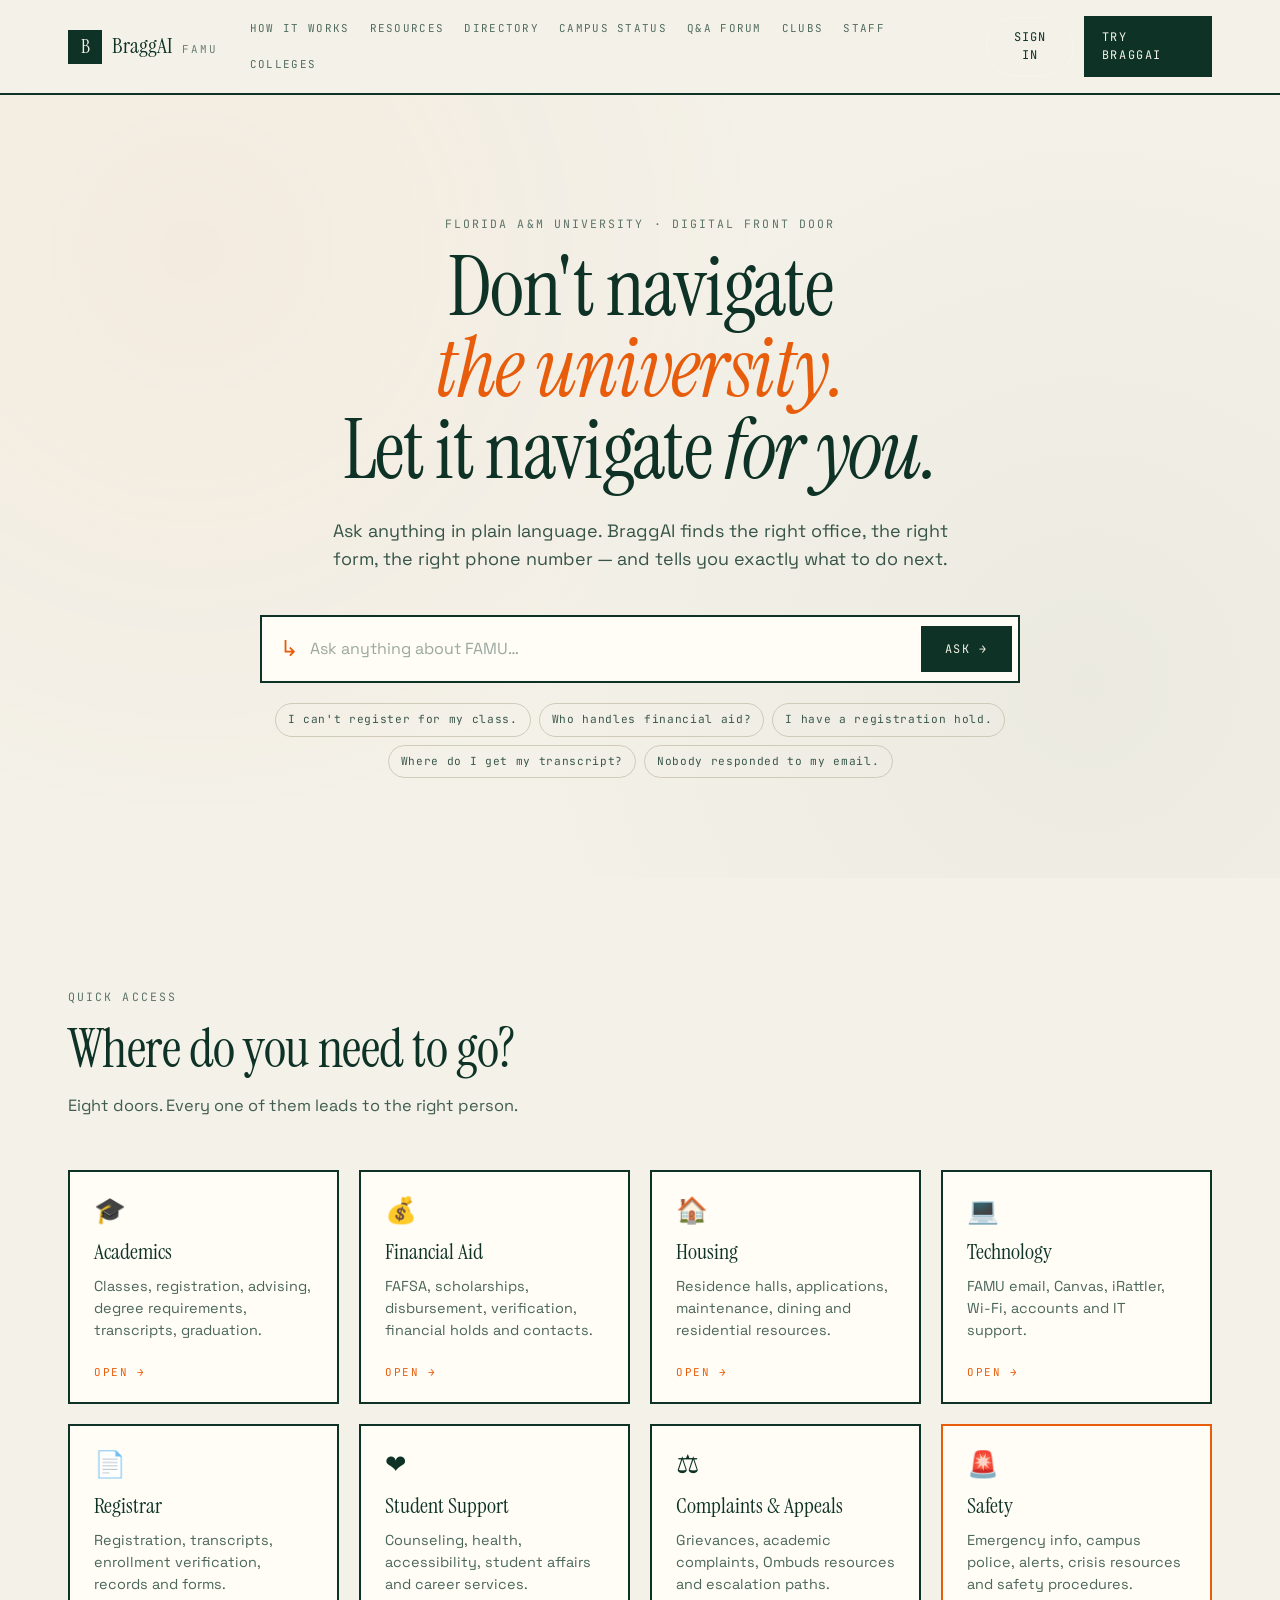
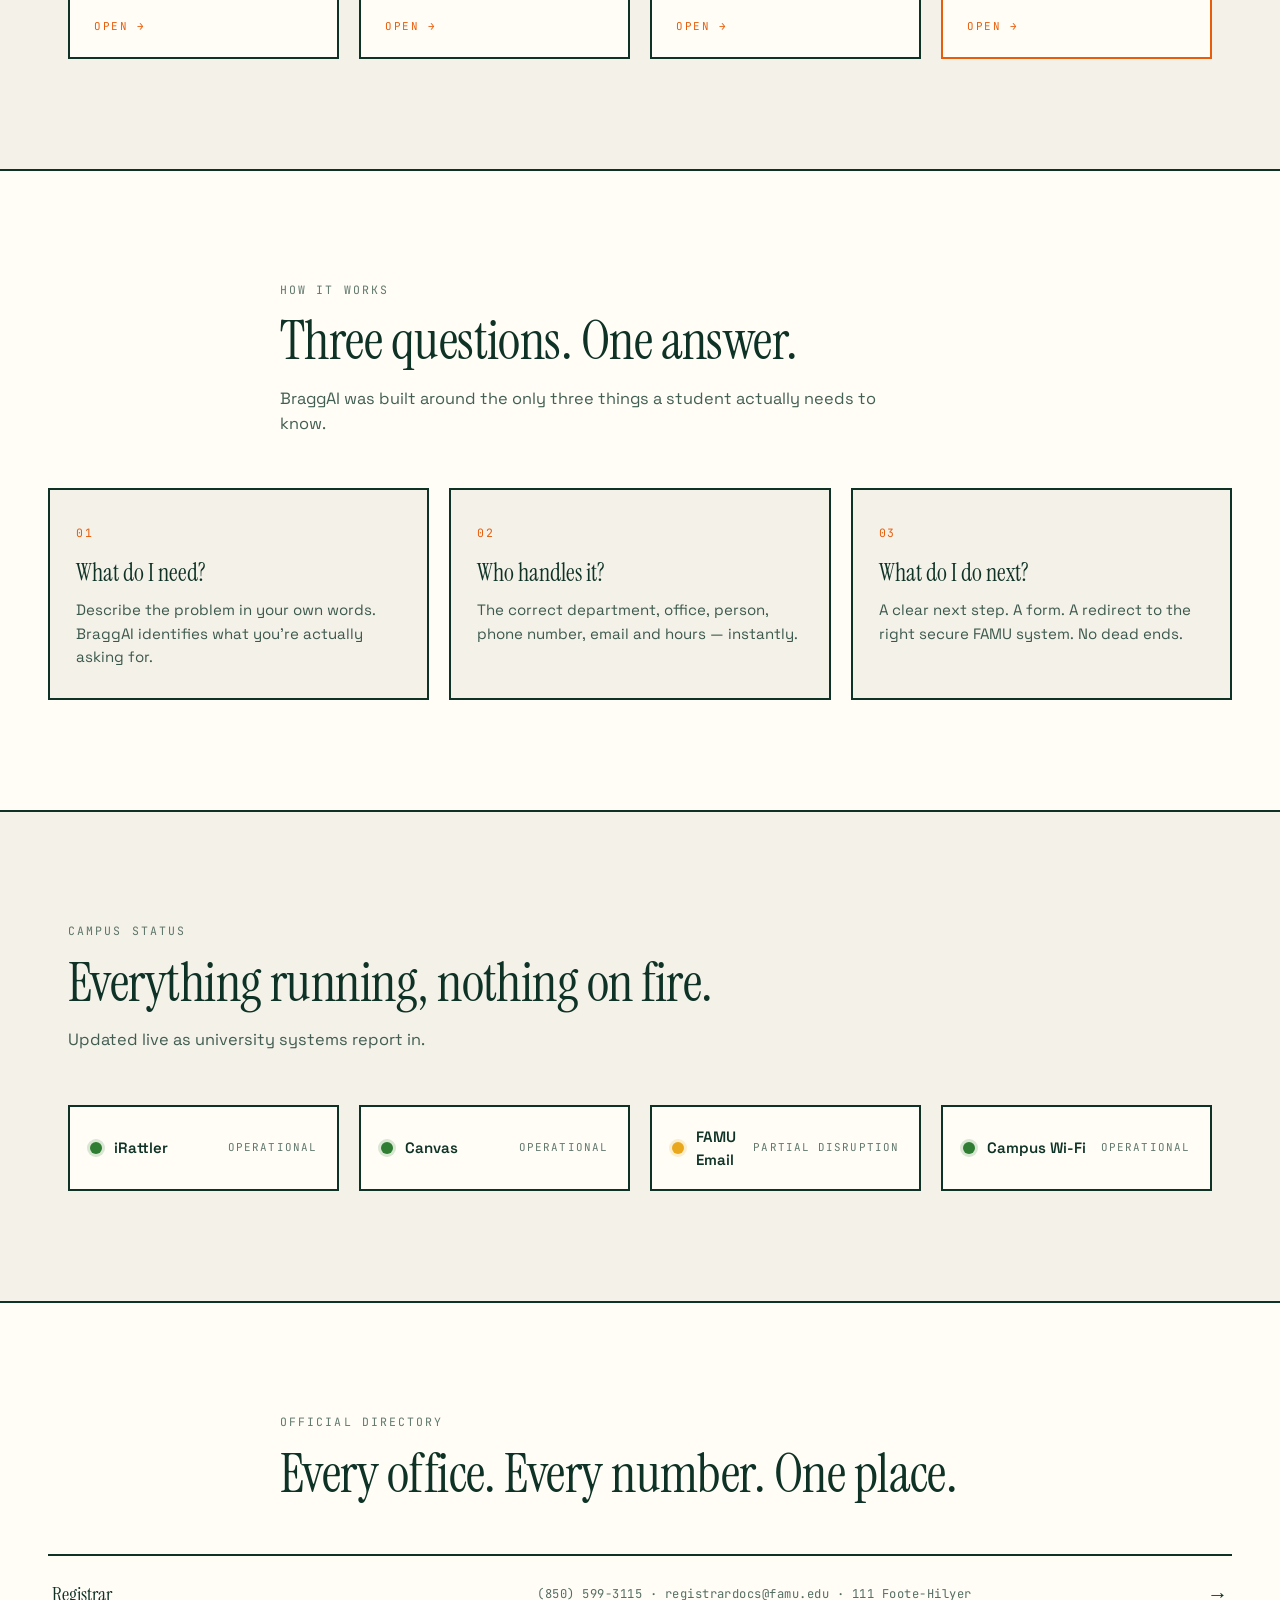
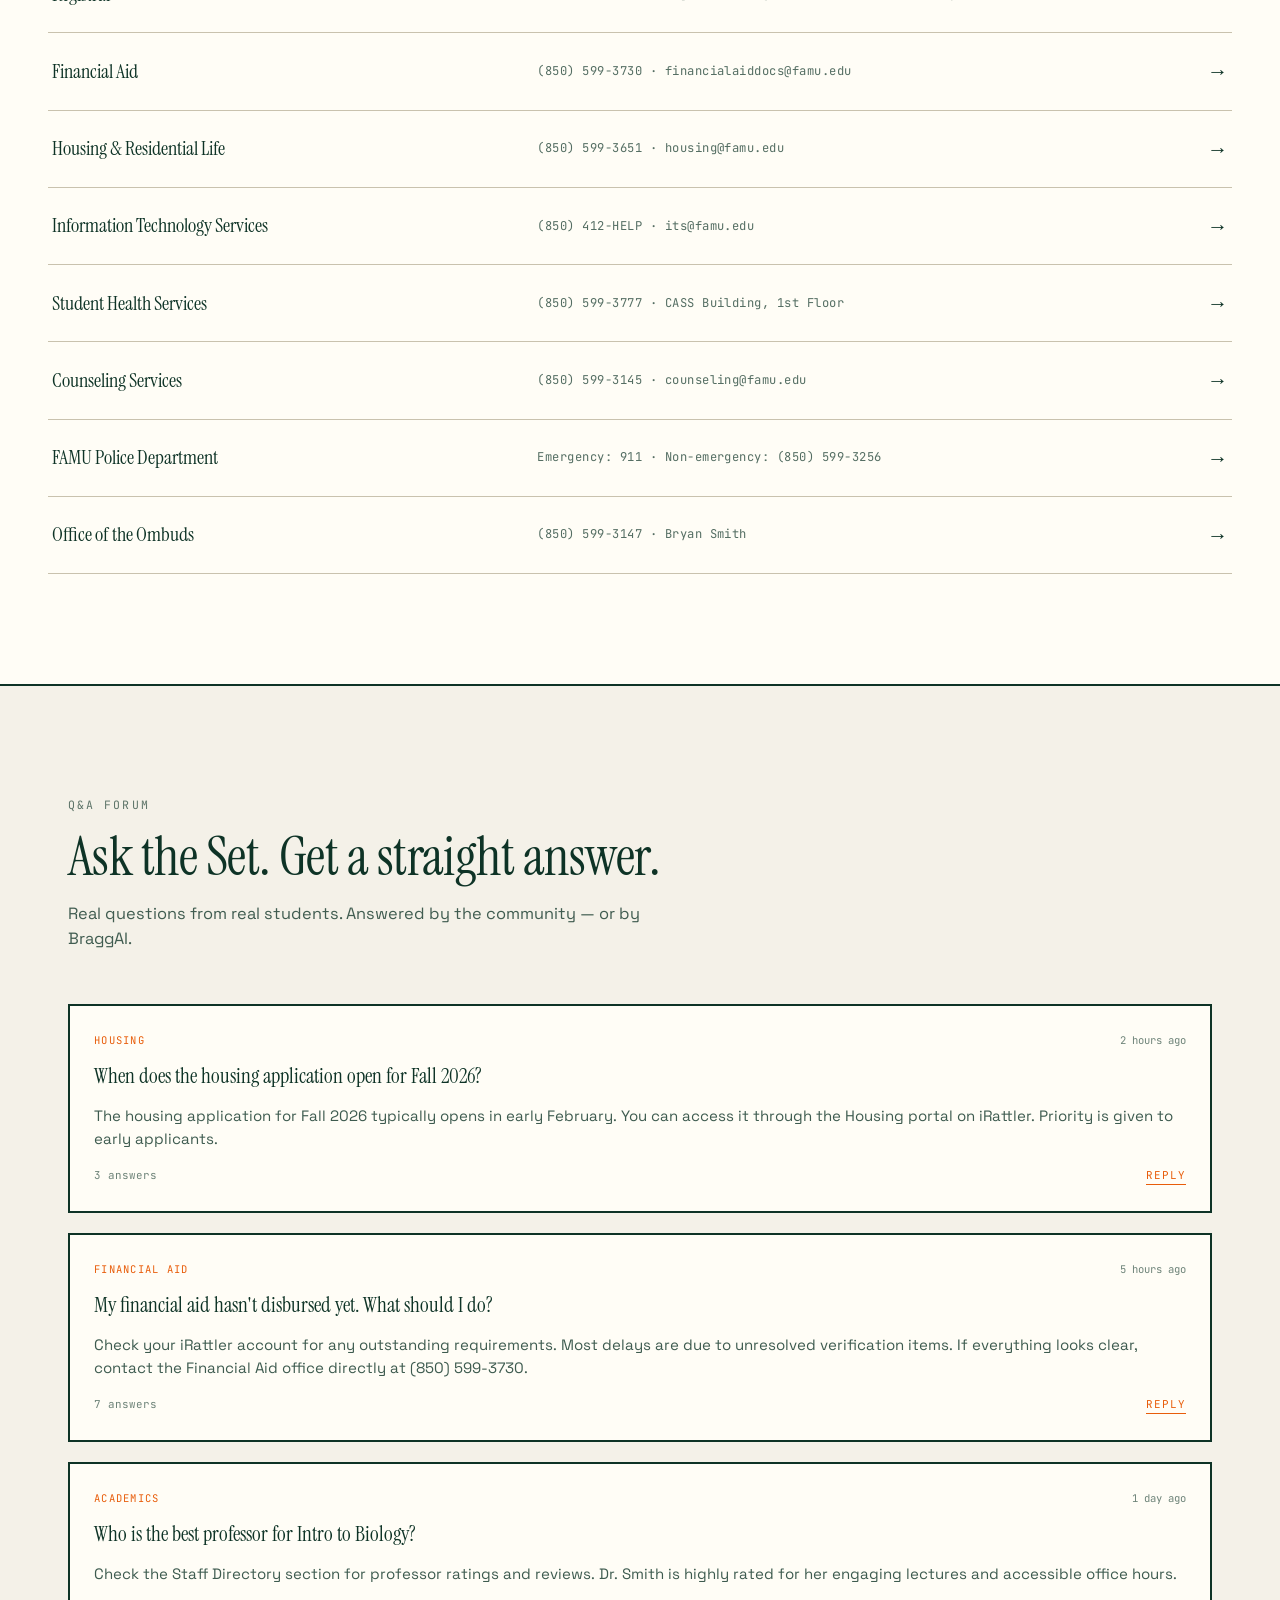
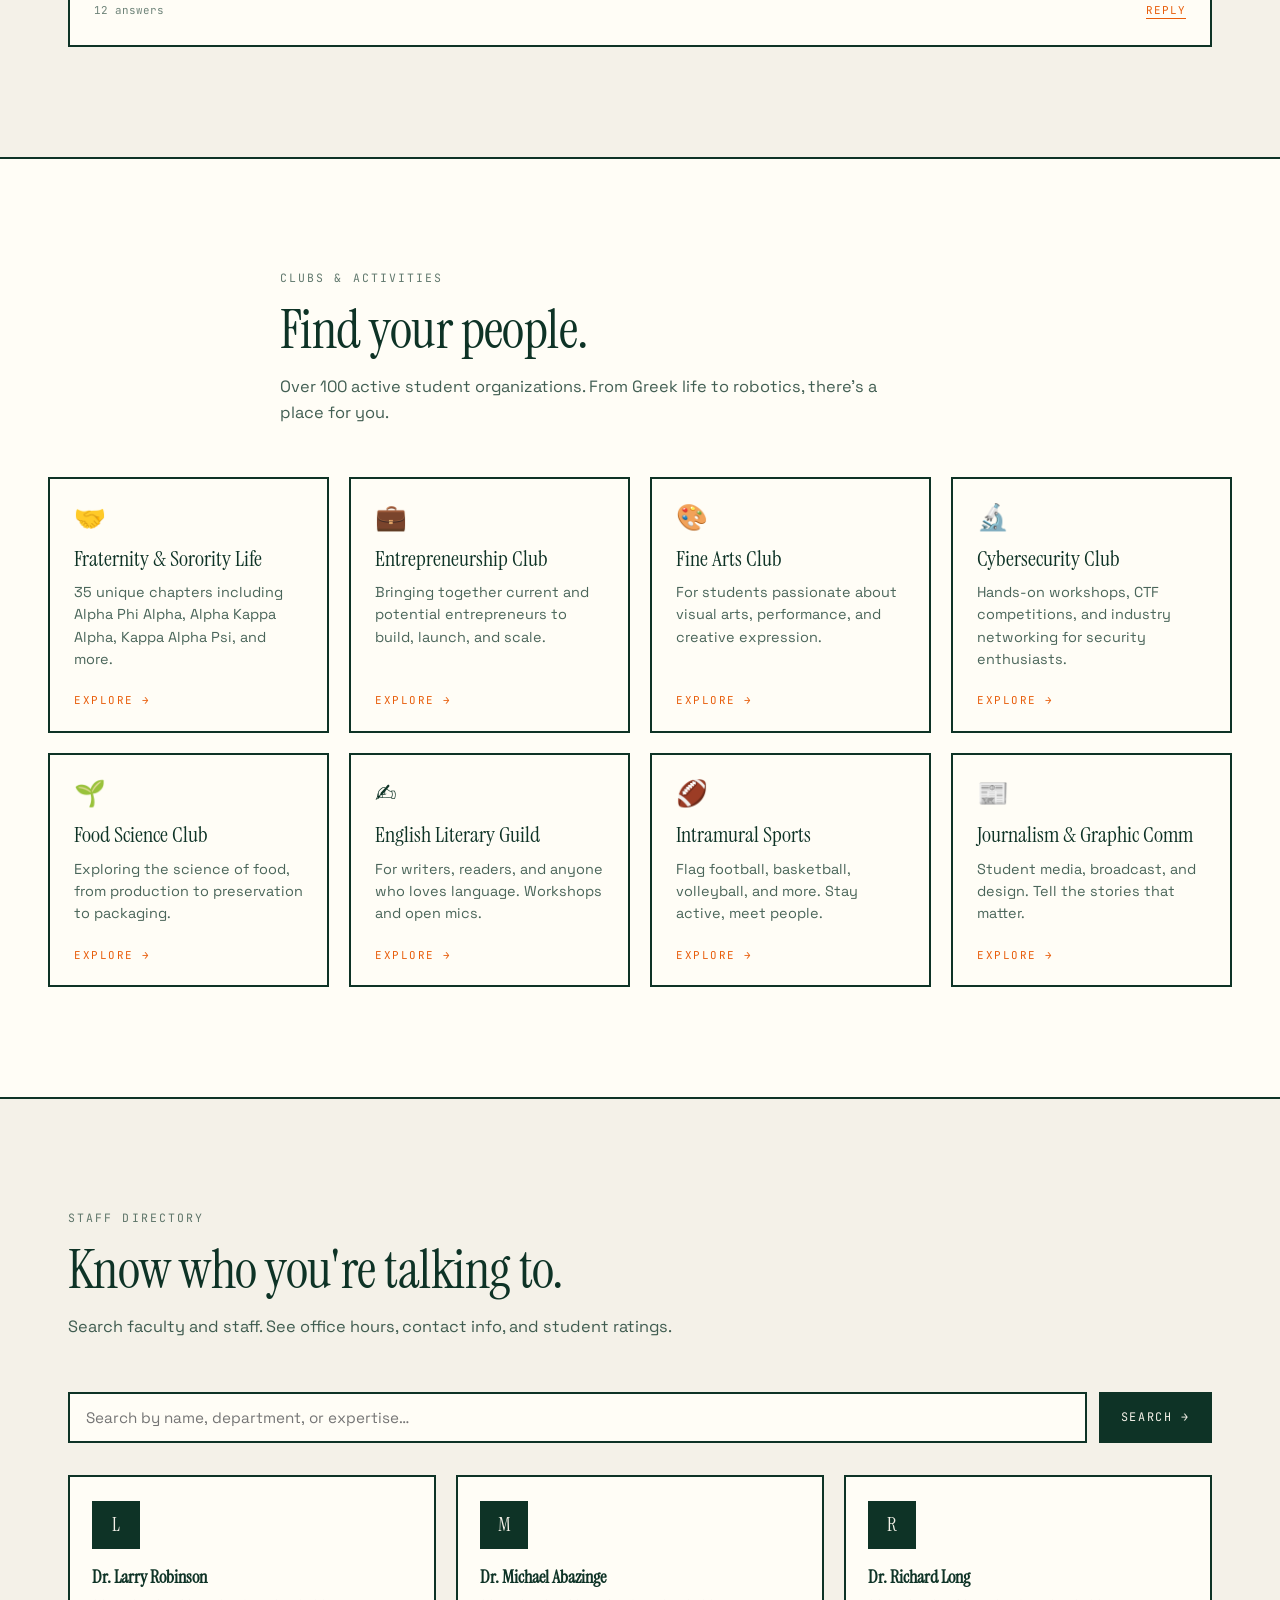
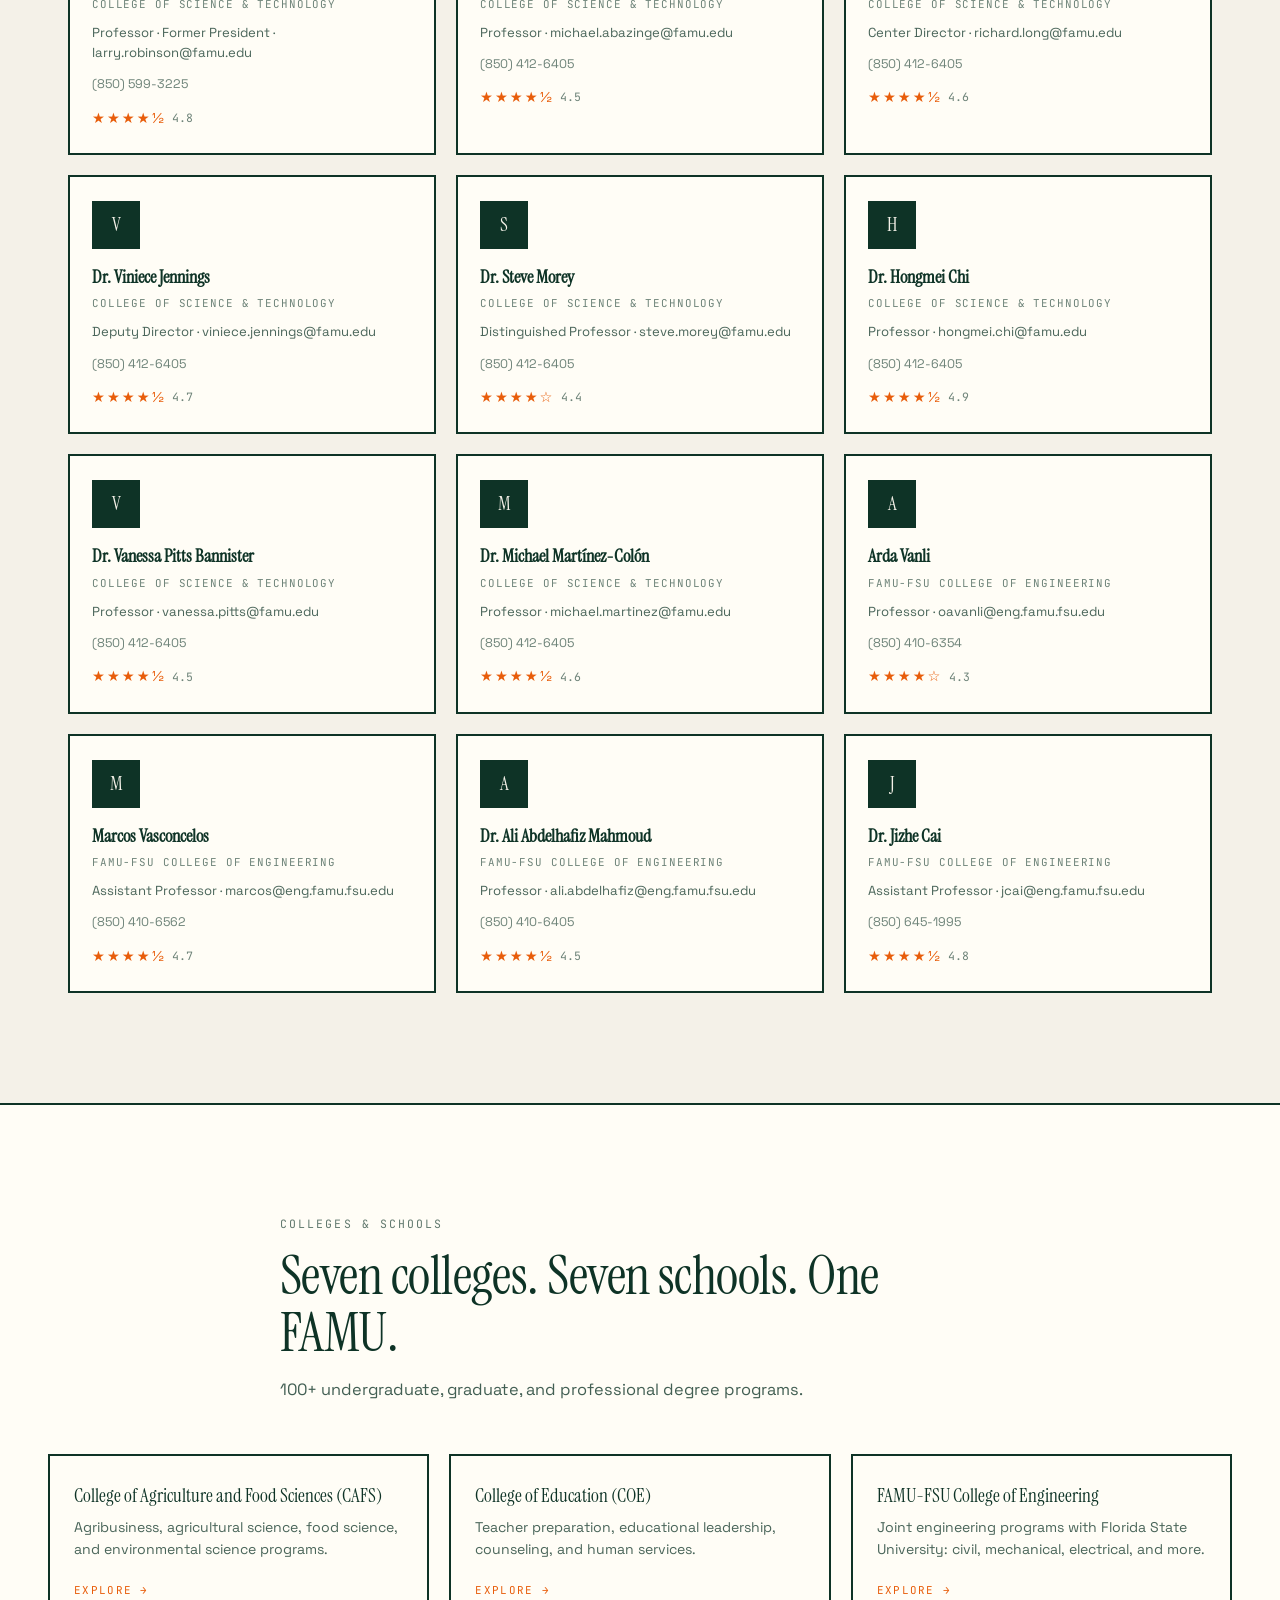
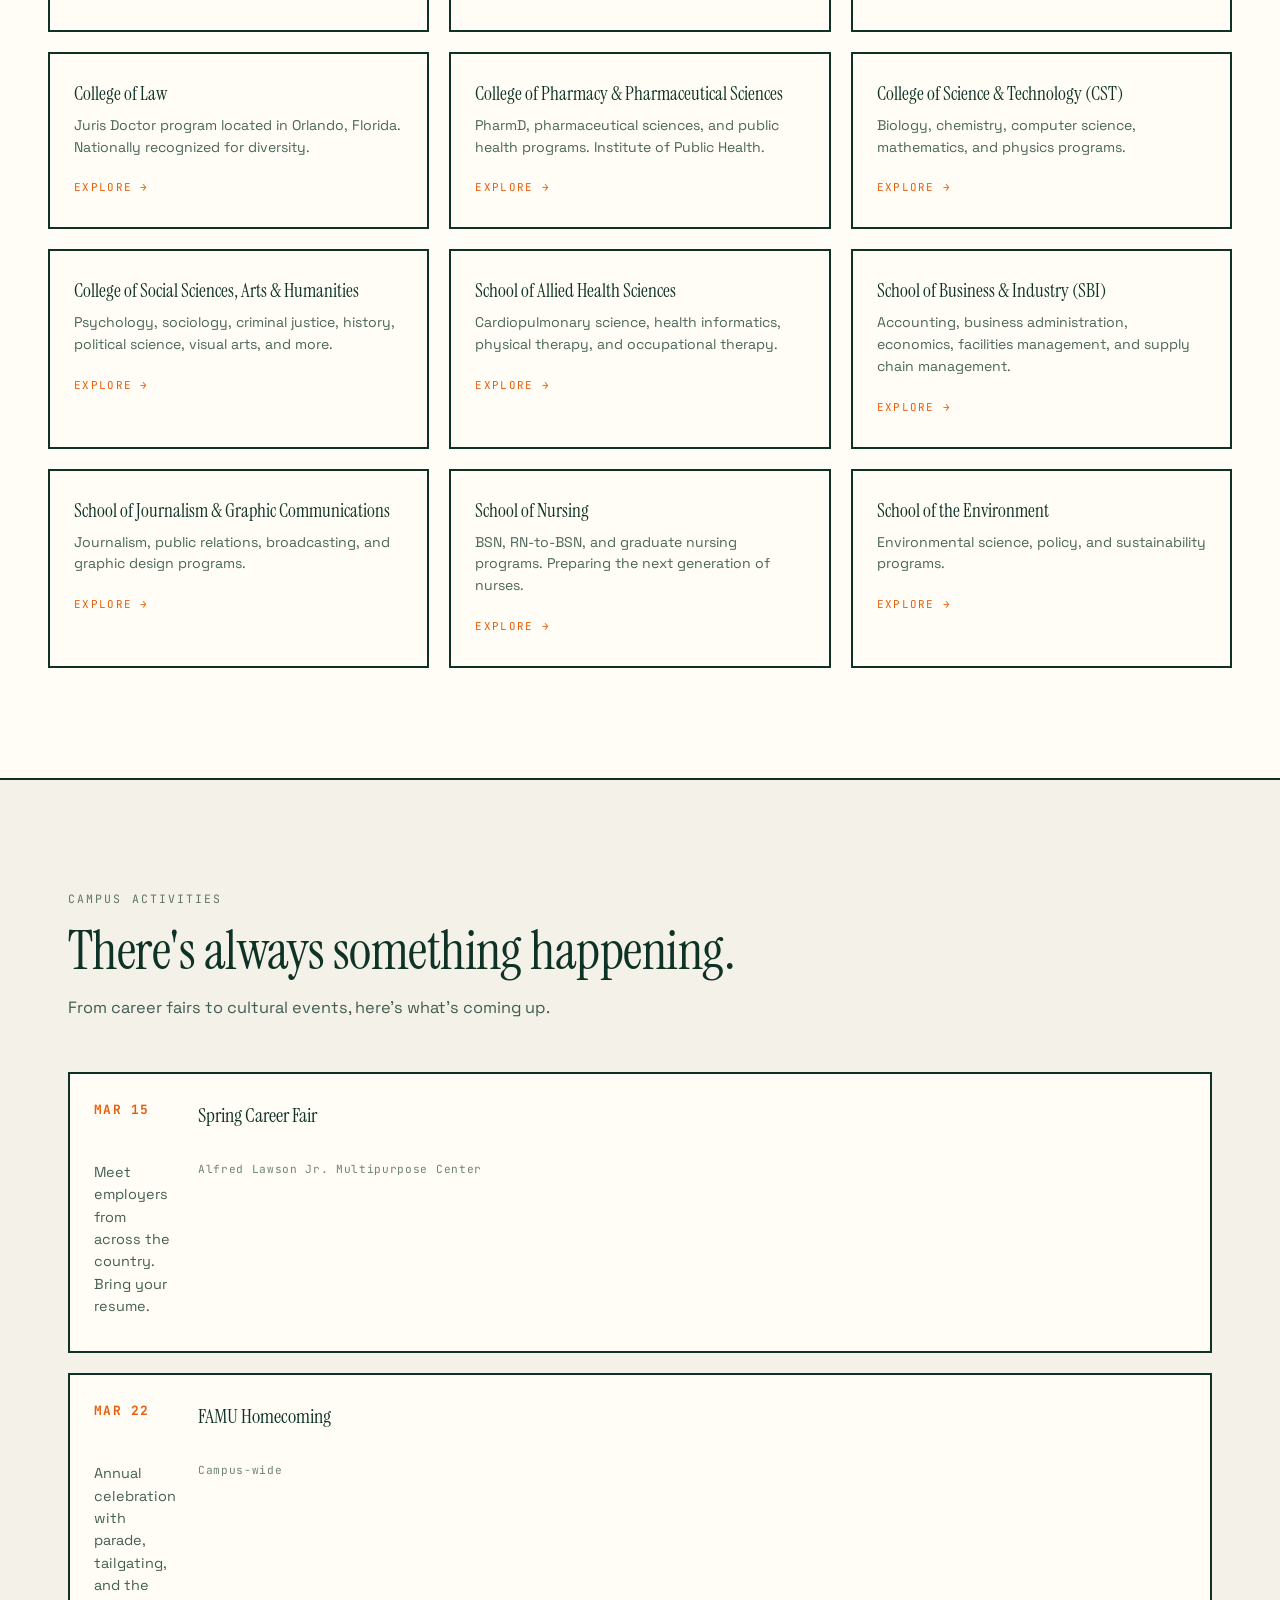
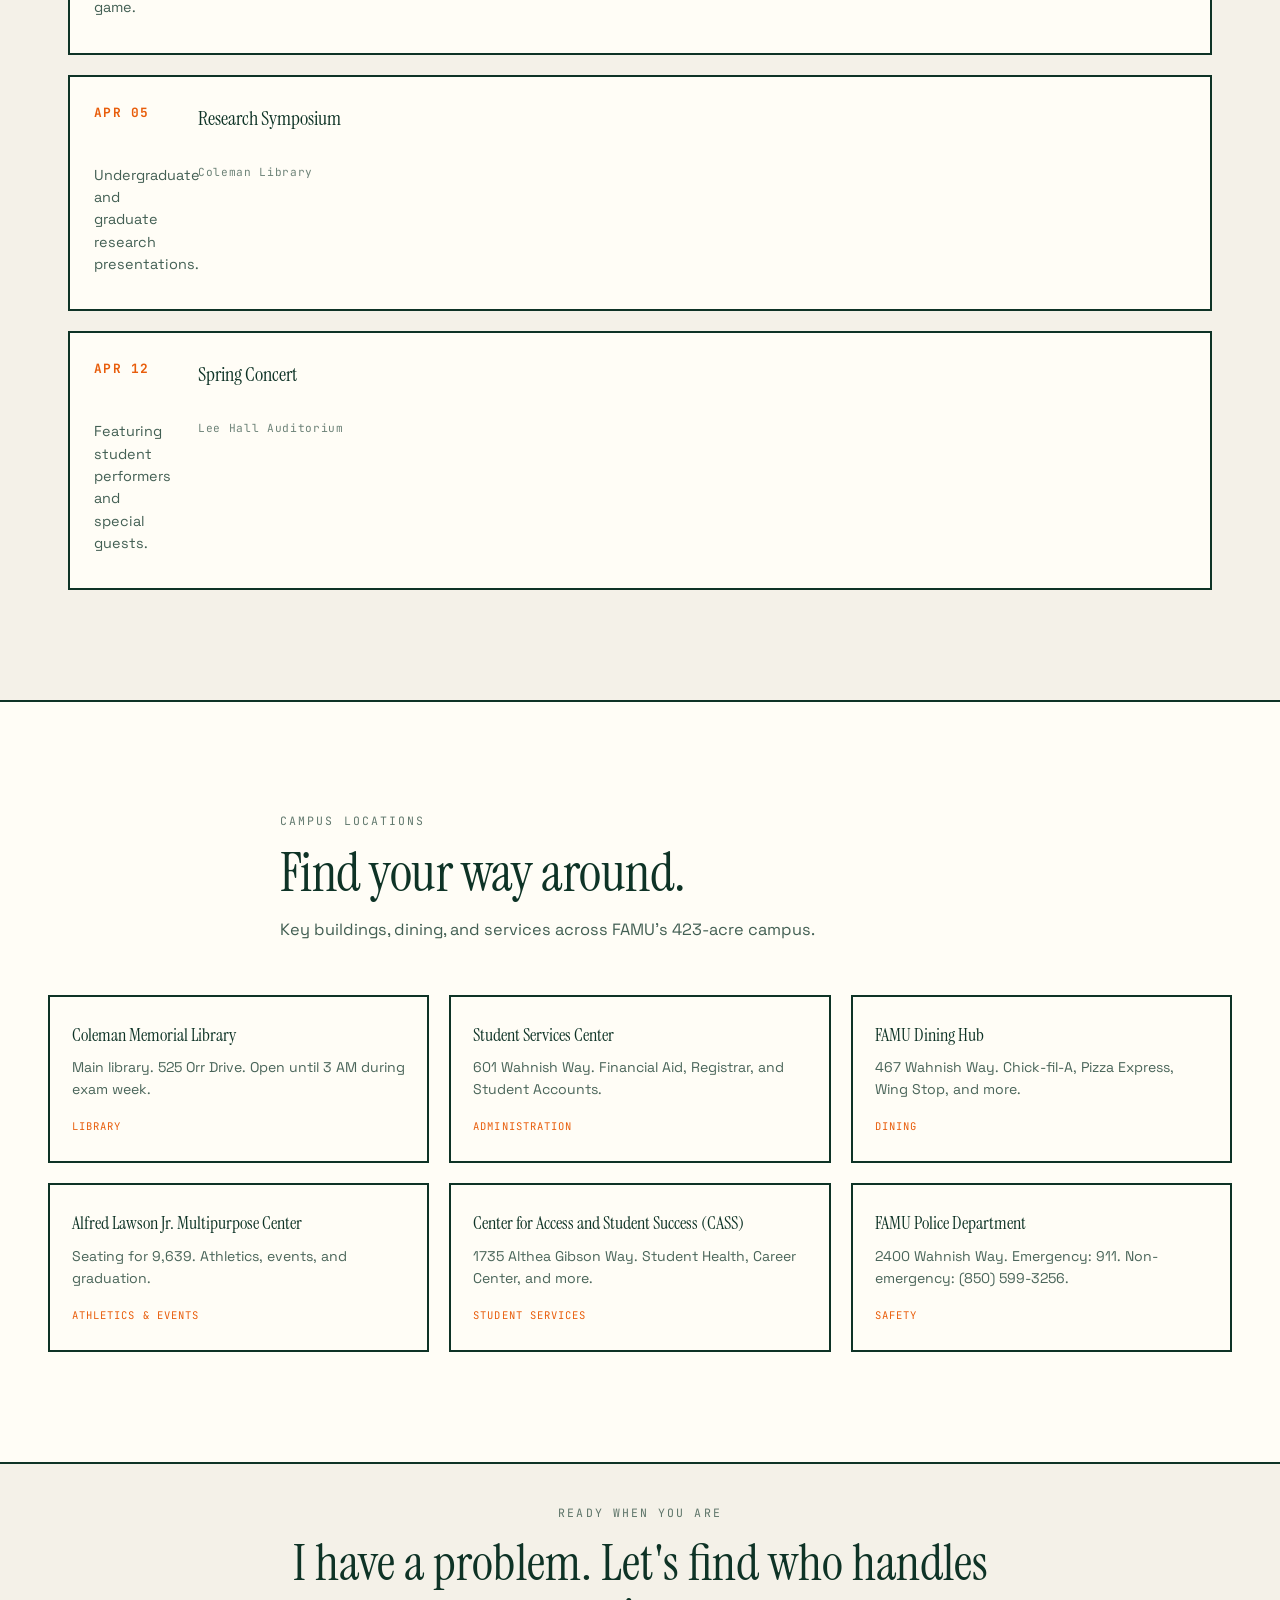
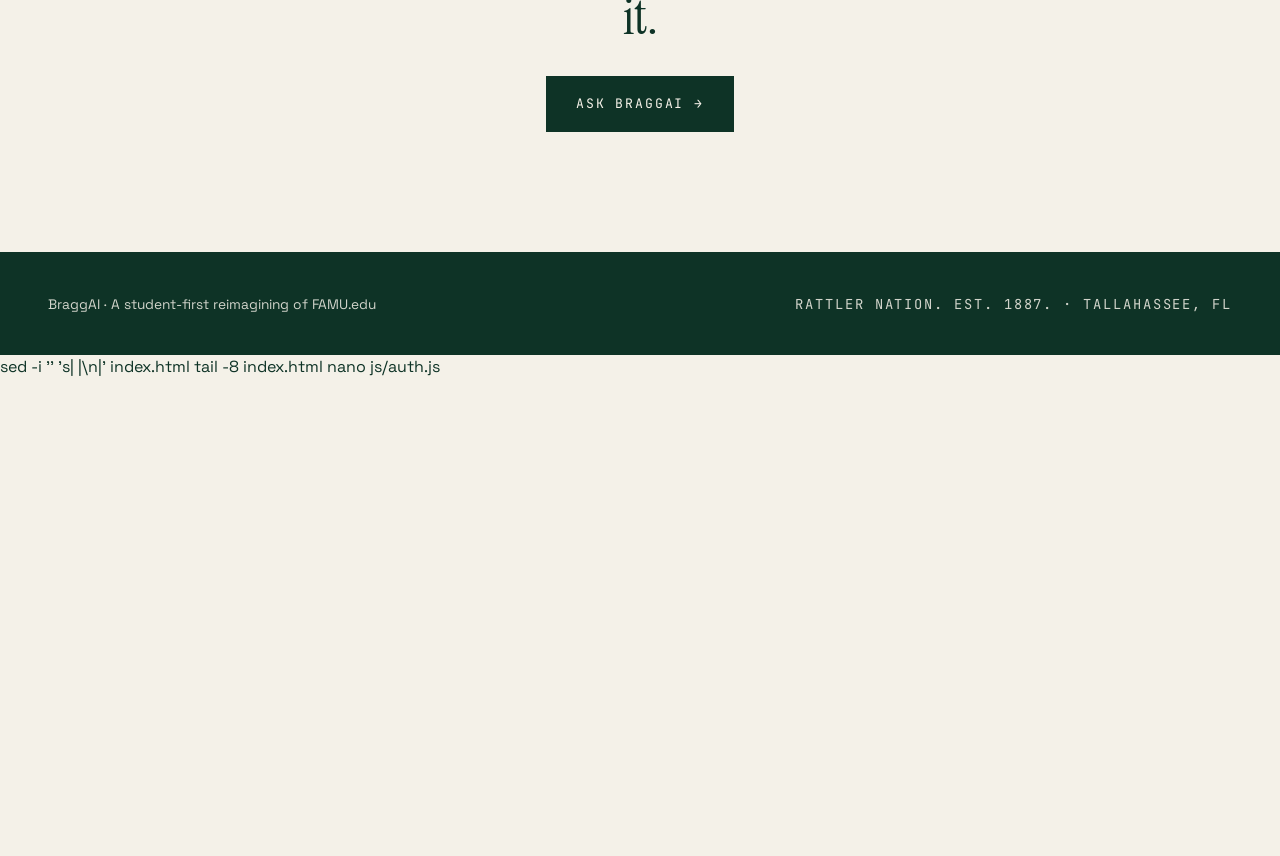
==== dashboard.html @ 31120e60 "added a dashboard" ====
<!DOCTYPE html>
<html lang="en">
<head>
<meta charset="UTF-8" />
<meta name="viewport" content="width=device-width, initial-scale=1.0" />
<title>BraggAI — Ask</title>
<meta name="description" content="Ask BraggAI anything about FAMU. Find the right office, the right form, the right person — instantly." />

<link rel="preconnect" href="https://fonts.googleapis.com">
<link rel="preconnect" href="https://fonts.gstatic.com" crossorigin>
<link href="https://fonts.googleapis.com/css2?family=Instrument+Serif:ital@0;1&family=Space+Grotesk:wght@400;500;600;700&family=JetBrains+Mono:wght@400;500;700&display=swap" rel="stylesheet">

<link rel="stylesheet" href="css/styles.css" />

<style>
  /* Dashboard-only layer. Reuses the site tokens and components above;
     only the chat-specific pieces live here. */

  .dash-hero { padding-bottom: clamp(24px, 4vw, 40px); }
  .dash-hello {
    font-family: var(--mono);
    font-size: 0.72rem;
    letter-spacing: 0.18em;
    text-transform: uppercase;
    color: var(--orange);
    opacity: 1;
  }

  .dash-wrap {
    max-width: 880px;
    margin: 0 auto;
    padding: 0 var(--gutter) clamp(60px, 9vw, 100px);
  }

  /* ---------- chat panel ---------- */
  .chat {
    display: flex;
    flex-direction: column;
    background: var(--card);
    border: 2px solid var(--ink);
  }

  .chat-head {
    display: flex;
    align-items: center;
    gap: 12px;
    padding: 16px 22px;
    background: var(--ink);
    color: var(--paper);
  }
  .chat-dot {
    width: 12px;
    height: 12px;
    border-radius: 50%;
    flex-shrink: 0;
    background: var(--ok);
    box-shadow: 0 0 0 3px rgba(46, 125, 50, 0.28);
  }
  .chat-name {
    font-family: var(--serif);
    font-size: 1.25rem;
    flex: 1;
  }
  .chat-user {
    font-family: var(--mono);
    font-size: 0.66rem;
    letter-spacing: 0.12em;
    text-transform: uppercase;
    opacity: 0.65;
  }

  .chat-log {
    display: flex;
    flex-direction: column;
    gap: 14px;
    padding: 28px 24px;
    min-height: 300px;
    max-height: 52vh;
    overflow-y: auto;
  }

  .msg {
    max-width: 78%;
    padding: 14px 18px;
    border: 2px solid var(--ink);
    font-size: 0.95rem;
    line-height: 1.5;
    animation: msgIn 0.22s ease;
  }
  @keyframes msgIn {
    from { opacity: 0; transform: translateY(6px); }
    to   { opacity: 1; transform: translateY(0); }
  }
  .msg-bot   { background: var(--paper); align-self: flex-start; border-left: 6px solid var(--orange); }
  .msg-user  { background: var(--ink); color: var(--paper); align-self: flex-end; }
  .msg-time {
    display: block;
    margin-top: 8px;
    font-family: var(--mono);
    font-size: 0.6rem;
    letter-spacing: 0.12em;
    text-transform: uppercase;
    opacity: 0.5;
  }

  .msg-typing { color: var(--orange); font-family: var(--mono); letter-spacing: 0.3em; }

  /* ---------- composer ---------- */
  .chat-form {
    max-width: none;
    margin: 0;
    padding: 18px 20px 20px;
    border-top: 2px solid var(--ink);
  }
  .ask-bar textarea {
    flex: 1;
    min-height: 46px;
    max-height: 140px;
    padding: 14px 0;
    background: transparent;
    border: none;
    outline: none;
    resize: none;
    font: inherit;
    font-size: 1rem;
    line-height: 1.4;
  }
  .ask-bar textarea::placeholder { color: rgba(14, 51, 38, 0.42); }
  .chat-form .ask-chips { justify-content: flex-start; margin-top: 16px; }
  .chat-hint {
    margin-top: 14px;
    font-family: var(--mono);
    font-size: 0.64rem;
    letter-spacing: 0.1em;
    text-transform: uppercase;
    opacity: 0.5;
  }
</style>
</head>

<body>

<!-- ============================================================
     NAV
     ============================================================ -->
<header class="nav">
  <div class="nav-inner">

    <a href="index.html" class="brand">
      <span class="brand-mark">B</span>
      <span class="brand-name">BraggAI</span>
      <span class="brand-sub">FAMU</span>
    </a>

    <nav class="nav-links" aria-label="Primary">
      <a href="index.html#how">How it works</a>
      <a href="index.html#resources">Resources</a>
      <a href="index.html#directory">Directory</a>
      <a href="index.html#status">Campus status</a>
      <a href="index.html#forum">Q&amp;A Forum</a>
      <a href="index.html#clubs">Clubs</a>
      <a href="index.html#staff">Staff</a>
      <a href="index.html#colleges">Colleges</a>
    </nav>

    <div class="nav-actions">
      <button type="button" class="btn btn-primary btn-nav" id="nav-ask">ASK BRAGGAI</button>
    </div>

  </div>
</header>

<main>

  <!-- ============================================================
       GREETING
       ============================================================ -->
  <section class="hero dash-hero">
    <div class="hero-grain" aria-hidden="true"></div>
    <div class="hero-inner">
      <p class="eyebrow">Florida A&amp;M University · Digital Front Door</p>

      <h1 class="hero-title">
        <span class="line">How can I help</span>
        <span class="line line-accent">you today?</span>
      </h1>

      <p class="dash-hello" id="welcome">Welcome</p>
    </div>
  </section>

  <!-- ============================================================
       CHAT
       ============================================================ -->
  <section class="dash-wrap">
    <div class="chat">
      <div class="chat-head">
        <span class="chat-dot" aria-hidden="true"></span>
        <span class="chat-name">BraggAI</span>
        <span class="chat-user" id="chat-user">Online</span>
      </div>

      <div class="chat-log" id="chat-log" role="log" aria-live="polite" aria-label="Conversation">
        <div class="msg msg-bot">
          Go ahead — ask in plain language. I'll find the right office, the right form, and
          the right next step for you.
          <span class="msg-time">BraggAI</span>
        </div>
      </div>

      <form class="ask chat-form" id="chat-form" autocomplete="off">
        <div class="ask-bar">
          <span class="ask-mark" aria-hidden="true">↳</span>
          <textarea
            id="chat-input"
            name="q"
            rows="1"
            placeholder="Type your message…"
            aria-label="Type your message"
          ></textarea>
          <button type="submit" class="btn btn-primary ask-submit" id="chat-send">Send →</button>
        </div>

        <div class="ask-chips" aria-label="Example questions">
          <button type="button" class="chip" data-q="I can't register for my class.">I can't register for my class.</button>
          <button type="button" class="chip" data-q="Who do I contact about financial aid?">Who handles financial aid?</button>
          <button type="button" class="chip" data-q="Where do I get my transcript?">Where do I get my transcript?</button>
          <button type="button" class="chip" data-q="I have a registration hold.">I have a registration hold.</button>
        </div>

        <p class="chat-hint">Enter to send · Shift + Enter for a new line</p>
      </form>
    </div>
  </section>

</main>

<footer class="footer">
  <div class="footer-inner">
    <p>BraggAI · A student-first reimagining of FAMU.edu</p>
    <p class="footer-small">Rattler Nation. Est. 1887. · Tallahassee, FL</p>
  </div>
</footer>

<script type="module" src="js/auth.js"></script>
<script type="module" src="js/dashboard.js"></script>

<script>
  (function () {
    var form  = document.getElementById('chat-form');
    var log   = document.getElementById('chat-log');
    var input = document.getElementById('chat-input');
    var send  = document.getElementById('chat-send');
    var user  = document.getElementById('chat-user');
    var welcome = document.getElementById('welcome');
    if (!form || !log || !input) return;

    var REPLIES = [
      [/finan|aid|fafsa|scholar/i,
        "Start with Financial Aid in the Student Services Center at 601 Wahnish Way. (850) 599-3730 or financialaiddocs@famu.edu. Most holds are cleared by submitting your verification items in iRattler."],
      [/regist|course|class|schedule|hold/i,
        "That's the Registrar's door — (850) 599-3115, registrardocs@famu.edu, 111 Foote-Hilyer. A registration hold is usually tied to financial aid or student account, so clear that first, then the Registrar can lift it."],
      [/transcript/i,
        "The Registrar issues official transcripts. Request one through iRattler or in person at 111 Foote-Hilyer. (850) 599-3115."],
      [/housing|dorm|room|meal|mealplan/i,
        "Housing & Residential Life handles it — (850) 599-3651, housing@famu.edu. Dining questions go through the FAMU Dining Hub at 467 Wahnish Way."],
      [/email|canvas|irattler|wifi|internet|password|account|tech/i,
        "Information Technology Services is your first stop — (850) 412-HELP or its@famu.edu. They handle FAMU email, Canvas, iRattler, Wi-Fi and account resets."],
      [/health|sick|counsel|therapy|disab/i,
        "Student Health Services is in the CASS Building, 1st Floor — (850) 599-3777. Counseling Services is at (850) 599-3145, counseling@famu.edu."],
      [/grievance|complain|appeal|ombuds|harass/i,
        "Start with the Office of the Ombuds at (850) 599-3147 (Bryan Smith). Formal academic complaints and escalations move through Student Affairs from there."],
      [/emergency|safety|police|crime|fire/i,
        "For anything urgent, call 911. FAMU Police are at (850) 599-3256, 2400 Wahnish Way. Safety information is also posted on the campus status page."],
      [/professor|faculty|teacher|office hours/i,
        "Search the Staff Directory on the home page — filter by name or department to see office hours and contact details."]
    ];
    var FALLBACK =
      "Got it. The fastest route is the Office Directory on the home page — it lists every office with a phone number, email and building. If you tell me whether it's about money, classes, housing or tech, I'll point you at the exact desk.";

    function stamp() {
      return new Date().toLocaleTimeString([], { hour: 'numeric', minute: '2-digit' });
    }

    function addMessage(text, who) {
      var el = document.createElement('div');
      el.className = 'msg msg-' + who;
      var time = document.createElement('span');
      time.className = 'msg-time';
      time.textContent = (who === 'user' ? 'You' : 'BraggAI') + ' · ' + stamp();
      el.appendChild(document.createTextNode(text));
      el.appendChild(time);
      log.appendChild(el);
      log.scrollTop = log.scrollHeight;
      return el;
    }

    function replyTo(text) {
      var typing = document.createElement('div');
      typing.className = 'msg msg-bot msg-typing';
      typing.textContent = '···';
      log.appendChild(typing);
      log.scrollTop = log.scrollHeight;

      send.disabled = true;
      setTimeout(function () {
        typing.remove();
        var body = FALLBACK;
        for (var i = 0; i < REPLIES.length; i++) {
          if (REPLIES[i][0].test(text)) { body = REPLIES[i][1]; break; }
        }
        addMessage(body, 'bot');
        send.disabled = false;
        input.focus();
      }, 620);
    }

    function submit(text) {
      var value = String(text == null ? input.value : text).trim();
      if (!value) return;
      input.value = '';
      input.style.height = 'auto';
      addMessage(value, 'user');
      replyTo(value);
    }

    form.addEventListener('submit', function (e) {
      e.preventDefault();
      submit();
    });

    input.addEventListener('keydown', function (e) {
      if (e.key === 'Enter' && !e.shiftKey) {
        e.preventDefault();
        submit();
      }
    });

    input.addEventListener('input', function () {
      input.style.height = 'auto';
      input.style.height = Math.min(input.scrollHeight, 140) + 'px';
    });

    Array.prototype.forEach.call(document.querySelectorAll('.chat-form .chip'), function (chip) {
      chip.addEventListener('click', function () {
        submit(chip.getAttribute('data-q'));
      });
    });

    var navAsk = document.getElementById('nav-ask');
    if (navAsk) {
      navAsk.addEventListener('click', function () {
        input.focus();
      });
    }

    /* dashboard.js fills #welcome with "Welcome, {name}" once auth resolves. */
    if (welcome && window.MutationObserver) {
      var sync = function () {
        var name = (welcome.textContent || '').replace(/^welcome,?\s*/i, '').trim();
        if (name) user.textContent = name;
      };
      new MutationObserver(sync).observe(welcome, { childList: true, characterData: true, subtree: true });
      sync();
    }

    input.focus();
  })();
</script>

</body>
</html>
---- css/styles.css ----
/* ============================================================
   BRAGGAI · FAMU — Campus Field Guide
   ============================================================ */

:root {
  --paper:   #F4F1E8;
  --card:    #FFFDF6;
  --ink:     #0E3326;
  --ink-soft:#1C4A38;
  --orange:  #E85D0B;
  --orange-2:#B3320A;
  --line:    #C9C2AE;
  --ok:      #2E7D32;
  --warn:    #E8A71C;
  --bad:     #C0392B;

  --serif:   "Instrument Serif", Georgia, serif;
  --grotesk: "Space Grotesk", system-ui, sans-serif;
  --mono:    "JetBrains Mono", ui-monospace, monospace;

  --max:     1240px;
  --gutter:  clamp(20px, 4vw, 48px);
}

* { box-sizing: border-box; margin: 0; padding: 0; }

html { scroll-behavior: smooth; }

body {
  font-family: var(--grotesk);
  font-size: 16px;
  line-height: 1.55;
  color: var(--ink);
  background: var(--paper);
  -webkit-font-smoothing: antialiased;
}

img { max-width: 100%; display: block; }
button { font: inherit; color: inherit; background: none; border: none; cursor: pointer; }
a { color: inherit; text-decoration: none; }
input { font: inherit; color: inherit; }

.eyebrow {
  font-family: var(--mono);
  font-size: 0.72rem;
  letter-spacing: 0.18em;
  text-transform: uppercase;
  opacity: 0.65;
  margin-bottom: 14px;
}

.section-title {
  font-family: var(--serif);
  font-weight: 400;
  font-size: clamp(2rem, 4.5vw, 3.4rem);
  line-height: 1.05;
  letter-spacing: -0.01em;
  margin-bottom: 16px;
}

.section-lede {
  max-width: 620px;
  font-size: 1.02rem;
  opacity: 0.78;
}

.btn {
  display: inline-flex;
  align-items: center;
  gap: 8px;
  font-family: var(--mono);
  font-size: 0.74rem;
  letter-spacing: 0.14em;
  text-transform: uppercase;
  padding: 12px 20px;
  border: 2px solid var(--ink);
  background: transparent;
  transition: transform 0.14s ease, background 0.14s ease, color 0.14s ease, box-shadow 0.14s ease;
}
.btn:hover { transform: translate(-1px, -1px); }

.btn-primary {
  background: var(--ink);
  color: var(--paper);
}
.btn-primary:hover {
  background: var(--orange);
  color: var(--ink);
  box-shadow: 3px 3px 0 var(--ink);
}

.btn-lg { padding: 16px 28px; font-size: 0.82rem; }
.btn-nav { padding: 10px 16px; }

.nav {
  position: sticky;
  top: 0;
  z-index: 500;
  background: var(--paper);
  border-bottom: 2px solid var(--ink);
}

.nav-inner {
  max-width: var(--max);
  margin: 0 auto;
  padding: 16px var(--gutter);
  display: flex;
  align-items: center;
  gap: 32px;
}

.brand {
  display: flex;
  align-items: baseline;
  gap: 10px;
  font-family: var(--serif);
  font-size: 1.4rem;
}
.brand-mark {
  display: inline-grid;
  place-items: center;
  width: 34px;
  height: 34px;
  background: var(--ink);
  color: var(--paper);
  font-family: var(--serif);
  font-size: 1.2rem;
  line-height: 1;
}
.brand-name { font-weight: 400; }
.brand-sub {
  font-family: var(--mono);
  font-size: 0.68rem;
  letter-spacing: 0.18em;
  opacity: 0.6;
}

.nav-links {
  display: flex;
  gap: 20px;
  margin-left: auto;
  flex-wrap: wrap;
}
.nav-links a {
  font-family: var(--mono);
  font-size: 0.68rem;
  letter-spacing: 0.12em;
  text-transform: uppercase;
  opacity: 0.7;
  transition: opacity 0.15s ease, color 0.15s ease;
}
.nav-links a:hover { opacity: 1; color: var(--orange); }

.nav-actions { display: flex; gap: 10px; }

@media (max-width: 1100px) {
  .nav-links { display: none; }
  .nav-actions { margin-left: auto; }
}

.hero {
  position: relative;
  padding: clamp(60px, 10vw, 120px) var(--gutter) clamp(60px, 8vw, 100px);
  overflow: hidden;
}

.hero-grain {
  position: absolute;
  inset: 0;
  pointer-events: none;
  opacity: 0.35;
  background-image:
    radial-gradient(circle at 15% 20%, rgba(232, 93, 11, 0.10), transparent 45%),
    radial-gradient(circle at 85% 75%, rgba(14, 51, 38, 0.10), transparent 45%);
}

.hero-inner {
  position: relative;
  max-width: 980px;
  margin: 0 auto;
  text-align: center;
}

.hero-title {
  font-family: var(--serif);
  font-weight: 400;
  font-size: clamp(2.4rem, 6.5vw, 5.2rem);
  line-height: 0.98;
  letter-spacing: -0.02em;
  margin-bottom: 26px;
}
.hero-title .line { display: block; }
.hero-title .line-accent { color: var(--orange); font-style: italic; }
.hero-title em { font-style: italic; color: var(--ink); }

.hero-lede {
  max-width: 620px;
  margin: 0 auto 42px;
  font-size: clamp(1rem, 1.4vw, 1.15rem);
  opacity: 0.82;
}

.ask { max-width: 760px; margin: 0 auto; }

.ask-bar {
  display: flex;
  align-items: center;
  gap: 0;
  background: var(--card);
  border: 2px solid var(--ink);
  padding: 6px 6px 6px 18px;
  transition: box-shadow 0.18s ease, transform 0.18s ease;
}
.ask-bar:focus-within {
  box-shadow: 6px 6px 0 var(--orange);
  transform: translate(-2px, -2px);
}
.ask-mark {
  font-family: var(--serif);
  font-size: 1.4rem;
  color: var(--orange);
  margin-right: 12px;
}
.ask-bar input {
  flex: 1;
  background: transparent;
  border: none;
  outline: none;
  padding: 14px 0;
  font-size: 1rem;
}
.ask-bar input::placeholder { color: rgba(14, 51, 38, 0.42); }

.ask-submit { padding: 12px 22px; }

.ask-chips {
  display: flex;
  flex-wrap: wrap;
  justify-content: center;
  gap: 8px;
  margin-top: 20px;
}
.chip {
  font-family: var(--mono);
  font-size: 0.7rem;
  letter-spacing: 0.06em;
  padding: 7px 12px;
  border: 1.5px solid var(--line);
  border-radius: 999px;
  opacity: 0.8;
  transition: all 0.15s ease;
}
.chip:hover {
  border-color: var(--orange);
  color: var(--orange);
  opacity: 1;
  transform: translateY(-1px);
}

.ask-answer {
  max-width: 760px;
  margin: 32px auto 0;
  padding: 24px 26px;
  background: var(--card);
  border: 2px solid var(--ink);
  border-left: 6px solid var(--orange);
  text-align: left;
  animation: answerIn 0.28s ease;
}
@keyframes answerIn {
  from { opacity: 0; transform: translateY(8px); }
  to   { opacity: 1; transform: translateY(0); }
}

.answer-head {
  display: flex;
  justify-content: space-between;
  align-items: center;
  margin-bottom: 14px;
}
.answer-head .eyebrow { margin-bottom: 0; color: var(--orange); opacity: 1; }
.answer-close {
  font-size: 1.4rem;
  line-height: 1;
  opacity: 0.5;
  transition: opacity 0.15s ease;
}
.answer-close:hover { opacity: 1; color: var(--orange); }

.answer-body {
  font-size: 1rem;
  line-height: 1.6;
  margin-bottom: 20px;
}

.answer-actions {
  display: flex;
  flex-wrap: wrap;
  gap: 8px;
}
.answer-actions .btn {
  padding: 10px 16px;
  font-size: 0.68rem;
}

.section {
  padding: clamp(60px, 9vw, 110px) var(--gutter);
  max-width: var(--max);
  margin: 0 auto;
}
.section-alt {
  background: var(--card);
  max-width: none;
  border-top: 2px solid var(--ink);
  border-bottom: 2px solid var(--ink);
}
.section-alt > * { max-width: var(--max); margin-left: auto; margin-right: auto; }

.section-head { margin-bottom: 52px; max-width: 720px; }

.grid { display: grid; gap: 20px; }
.grid-3 { grid-template-columns: repeat(3, 1fr); }
.grid-4 { grid-template-columns: repeat(4, 1fr); }

@media (max-width: 1000px) {
  .grid-3, .grid-4 { grid-template-columns: repeat(2, 1fr); }
}
@media (max-width: 600px) {
  .grid-3, .grid-4 { grid-template-columns: 1fr; }
}

.card {
  display: flex;
  flex-direction: column;
  padding: 26px 24px 22px;
  background: var(--card);
  border: 2px solid var(--ink);
  transition: transform 0.16s ease, box-shadow 0.16s ease, border-color 0.16s ease;
}
.card:hover {
  transform: translate(-3px, -3px);
  box-shadow: 6px 6px 0 var(--ink);
  border-color: var(--orange);
}

.card-alert { border-color: var(--orange); }
.card-alert:hover { box-shadow: 6px 6px 0 var(--orange); }

.card-icon { font-size: 1.6rem; margin-bottom: 16px; line-height: 1; }
.card-title {
  font-family: var(--serif);
  font-weight: 400;
  font-size: 1.4rem;
  line-height: 1.1;
  margin-bottom: 10px;
}
.card-body {
  font-size: 0.9rem;
  opacity: 0.75;
  margin-bottom: 22px;
  flex: 1;
}
.card-cta {
  font-family: var(--mono);
  font-size: 0.68rem;
  letter-spacing: 0.14em;
  text-transform: uppercase;
  color: var(--orange);
}

.step {
  padding: 30px 26px;
  background: var(--paper);
  border: 2px solid var(--ink);
}
.step-num {
  display: inline-block;
  font-family: var(--mono);
  font-size: 0.72rem;
  letter-spacing: 0.14em;
  color: var(--orange);
  margin-bottom: 18px;
}
.step-title {
  font-family: var(--serif);
  font-weight: 400;
  font-size: 1.5rem;
  line-height: 1.1;
  margin-bottom: 12px;
}
.step-body { font-size: 0.94rem; opacity: 0.8; }

.status {
  display: flex;
  align-items: center;
  gap: 12px;
  padding: 18px 20px;
  background: var(--card);
  border: 2px solid var(--ink);
}
.status-dot {
  width: 12px;
  height: 12px;
  border-radius: 50%;
  flex-shrink: 0;
}
.status-dot.is-ok   { background: var(--ok);   box-shadow: 0 0 0 3px rgba(46, 125, 50, 0.18); }
.status-dot.is-warn { background: var(--warn); box-shadow: 0 0 0 3px rgba(232, 167, 28, 0.18); }
.status-dot.is-bad  { background: var(--bad);  box-shadow: 0 0 0 3px rgba(192, 57, 43, 0.18); }

.status-name {
  font-weight: 600;
  font-size: 0.94rem;
  flex: 1;
}
.status-state {
  font-family: var(--mono);
  font-size: 0.68rem;
  letter-spacing: 0.1em;
  text-transform: uppercase;
  opacity: 0.65;
}

.directory { border-top: 2px solid var(--ink); }
.dir-row {
  display: grid;
  grid-template-columns: 1fr 1.4fr auto;
  gap: 24px;
  align-items: center;
  padding: 22px 4px;
  border-bottom: 1px solid var(--line);
  transition: padding 0.18s ease, background 0.18s ease, color 0.18s ease;
}
.dir-row:hover {
  padding-left: 16px;
  padding-right: 16px;
  background: var(--card);
  color: var(--orange);
}
.dir-name {
  font-family: var(--serif);
  font-size: 1.25rem;
}
.dir-meta {
  font-family: var(--mono);
  font-size: 0.76rem;
  letter-spacing: 0.04em;
  opacity: 0.7;
}
.dir-arrow {
  font-family: var(--serif);
  font-size: 1.3rem;
  transition: transform 0.18s ease;
}
.dir-row:hover .dir-arrow { transform: translateX(4px); }

@media (max-width: 720px) {
  .dir-row { grid-template-columns: 1fr auto; }
  .dir-meta { grid-column: 1 / -1; order: 3; opacity: 0.6; font-size: 0.72rem; }
}

.forum { display: flex; flex-direction: column; gap: 20px; }
.forum-post {
  padding: 26px 24px;
  background: var(--card);
  border: 2px solid var(--ink);
}
.forum-meta {
  display: flex;
  justify-content: space-between;
  align-items: center;
  margin-bottom: 12px;
}
.forum-tag {
  font-family: var(--mono);
  font-size: 0.66rem;
  letter-spacing: 0.12em;
  text-transform: uppercase;
  color: var(--orange);
}
.forum-time {
  font-family: var(--mono);
  font-size: 0.66rem;
  opacity: 0.6;
}
.forum-q {
  font-family: var(--serif);
  font-size: 1.3rem;
  font-weight: 400;
  margin-bottom: 12px;
}
.forum-a {
  font-size: 0.94rem;
  opacity: 0.8;
  margin-bottom: 16px;
}
.forum-footer {
  display: flex;
  justify-content: space-between;
  align-items: center;
}
.forum-answer-count {
  font-family: var(--mono);
  font-size: 0.68rem;
  opacity: 0.6;
}
.forum-btn {
  font-family: var(--mono);
  font-size: 0.68rem;
  letter-spacing: 0.1em;
  text-transform: uppercase;
  color: var(--orange);
  border-bottom: 1px solid var(--orange);
}

.staff-search {
  display: flex;
  gap: 12px;
  margin-bottom: 32px;
}
.staff-search input {
  flex: 1;
  padding: 12px 16px;
  border: 2px solid var(--ink);
  background: var(--card);
  font-size: 0.95rem;
  outline: none;
}
.staff-search input:focus { border-color: var(--orange); }

.staff-grid {
  display: grid;
  grid-template-columns: repeat(3, 1fr);
  gap: 20px;
}
@media (max-width: 1000px) { .staff-grid { grid-template-columns: repeat(2, 1fr); } }
@media (max-width: 600px) { .staff-grid { grid-template-columns: 1fr; } }

.staff-card {
  padding: 24px 22px;
  background: var(--card);
  border: 2px solid var(--ink);
  transition: transform 0.16s ease, box-shadow 0.16s ease;
}
.staff-card:hover {
  transform: translate(-3px, -3px);
  box-shadow: 6px 6px 0 var(--ink);
}
.staff-avatar {
  width: 48px;
  height: 48px;
  background: var(--ink);
  color: var(--paper);
  display: grid;
  place-items: center;
  font-family: var(--serif);
  font-size: 1.2rem;
  margin-bottom: 14px;
}
.staff-name {
  font-family: var(--serif);
  font-size: 1.15rem;
  margin-bottom: 4px;
}
.staff-dept {
  font-family: var(--mono);
  font-size: 0.68rem;
  letter-spacing: 0.08em;
  text-transform: uppercase;
  opacity: 0.6;
  margin-bottom: 10px;
}
.staff-contact {
  font-size: 0.82rem;
  opacity: 0.75;
  margin-bottom: 12px;
}
.staff-rating {
  display: flex;
  align-items: center;
  gap: 6px;
}
.staff-stars {
  color: var(--orange);
  font-size: 0.9rem;
  letter-spacing: 2px;
}
.staff-rating-num {
  font-family: var(--mono);
  font-size: 0.72rem;
  opacity: 0.6;
}

.college-card {
  padding: 28px 24px;
  background: var(--card);
  border: 2px solid var(--ink);
  transition: transform 0.16s ease, box-shadow 0.16s ease;
}
.college-card:hover {
  transform: translate(-3px, -3px);
  box-shadow: 6px 6px 0 var(--ink);
}
.college-card h3 {
  font-family: var(--serif);
  font-size: 1.2rem;
  font-weight: 400;
  margin-bottom: 10px;
  line-height: 1.2;
}
.college-card p {
  font-size: 0.88rem;
  opacity: 0.75;
  margin-bottom: 16px;
}
.college-link {
  font-family: var(--mono);
  font-size: 0.68rem;
  letter-spacing: 0.12em;
  text-transform: uppercase;
  color: var(--orange);
}

.activities { display: grid; gap: 20px; }
.activity-card {
  display: grid;
  grid-template-columns: 80px 1fr;
  gap: 24px;
  align-items: start;
  padding: 26px 24px;
  background: var(--card);
  border: 2px solid var(--ink);
}
.activity-date {
  font-family: var(--mono);
  font-size: 0.8rem;
  letter-spacing: 0.1em;
  color: var(--orange);
  font-weight: 700;
}
.activity-card h3 {
  font-family: var(--serif);
  font-size: 1.25rem;
  font-weight: 400;
  margin-bottom: 6px;
}
.activity-card p {
  font-size: 0.9rem;
  opacity: 0.78;
  margin-bottom: 8px;
}
.activity-venue {
  font-family: var(--mono);
  font-size: 0.7rem;
  letter-spacing: 0.06em;
  opacity: 0.6;
}

.locations-grid {
  display: grid;
  grid-template-columns: repeat(3, 1fr);
  gap: 20px;
}
@media (max-width: 1000px) { .locations-grid { grid-template-columns: repeat(2, 1fr); } }
@media (max-width: 600px) { .locations-grid { grid-template-columns: 1fr; } }

.location-card {
  padding: 24px 22px;
  background: var(--card);
  border: 2px solid var(--ink);
  transition: transform 0.16s ease, box-shadow 0.16s ease;
}
.location-card:hover {
  transform: translate(-3px, -3px);
  box-shadow: 6px 6px 0 var(--ink);
}
.location-card h3 {
  font-family: var(--serif);
  font-size: 1.15rem;
  font-weight: 400;
  margin-bottom: 8px;
}
.location-card p {
  font-size: 0.88rem;
  opacity: 0.75;
  margin-bottom: 12px;
}
.location-tag {
  font-family: var(--mono);
  font-size: 0.66rem;
  letter-spacing: 0.1em;
  text-transform: uppercase;
  color: var(--orange);
}

.cta { text-align: center; padding-top: 40px; padding-bottom: 120px; }
.cta-inner { max-width: 720px; margin: 0 auto; }
.cta-title {
  font-family: var(--serif);
  font-weight: 400;
  font-size: clamp(2rem, 4.5vw, 3.2rem);
  line-height: 1.05;
  margin-bottom: 32px;
}

.footer {
  border-top: 2px solid var(--ink);
  background: var(--ink);
  color: var(--paper);
  padding: 40px var(--gutter);
}
.footer-inner {
  max-width: var(--max);
  margin: 0 auto;
  display: flex;
  justify-content: space-between;
  align-items: baseline;
  gap: 24px;
  flex-wrap: wrap;
}
.footer p { font-size: 0.86rem; opacity: 0.85; }
.footer-small {
  font-family: var(--mono);
  font-size: 0.7rem;
  letter-spacing: 0.14em;
  text-transform: uppercase;
  opacity: 0.55;
}
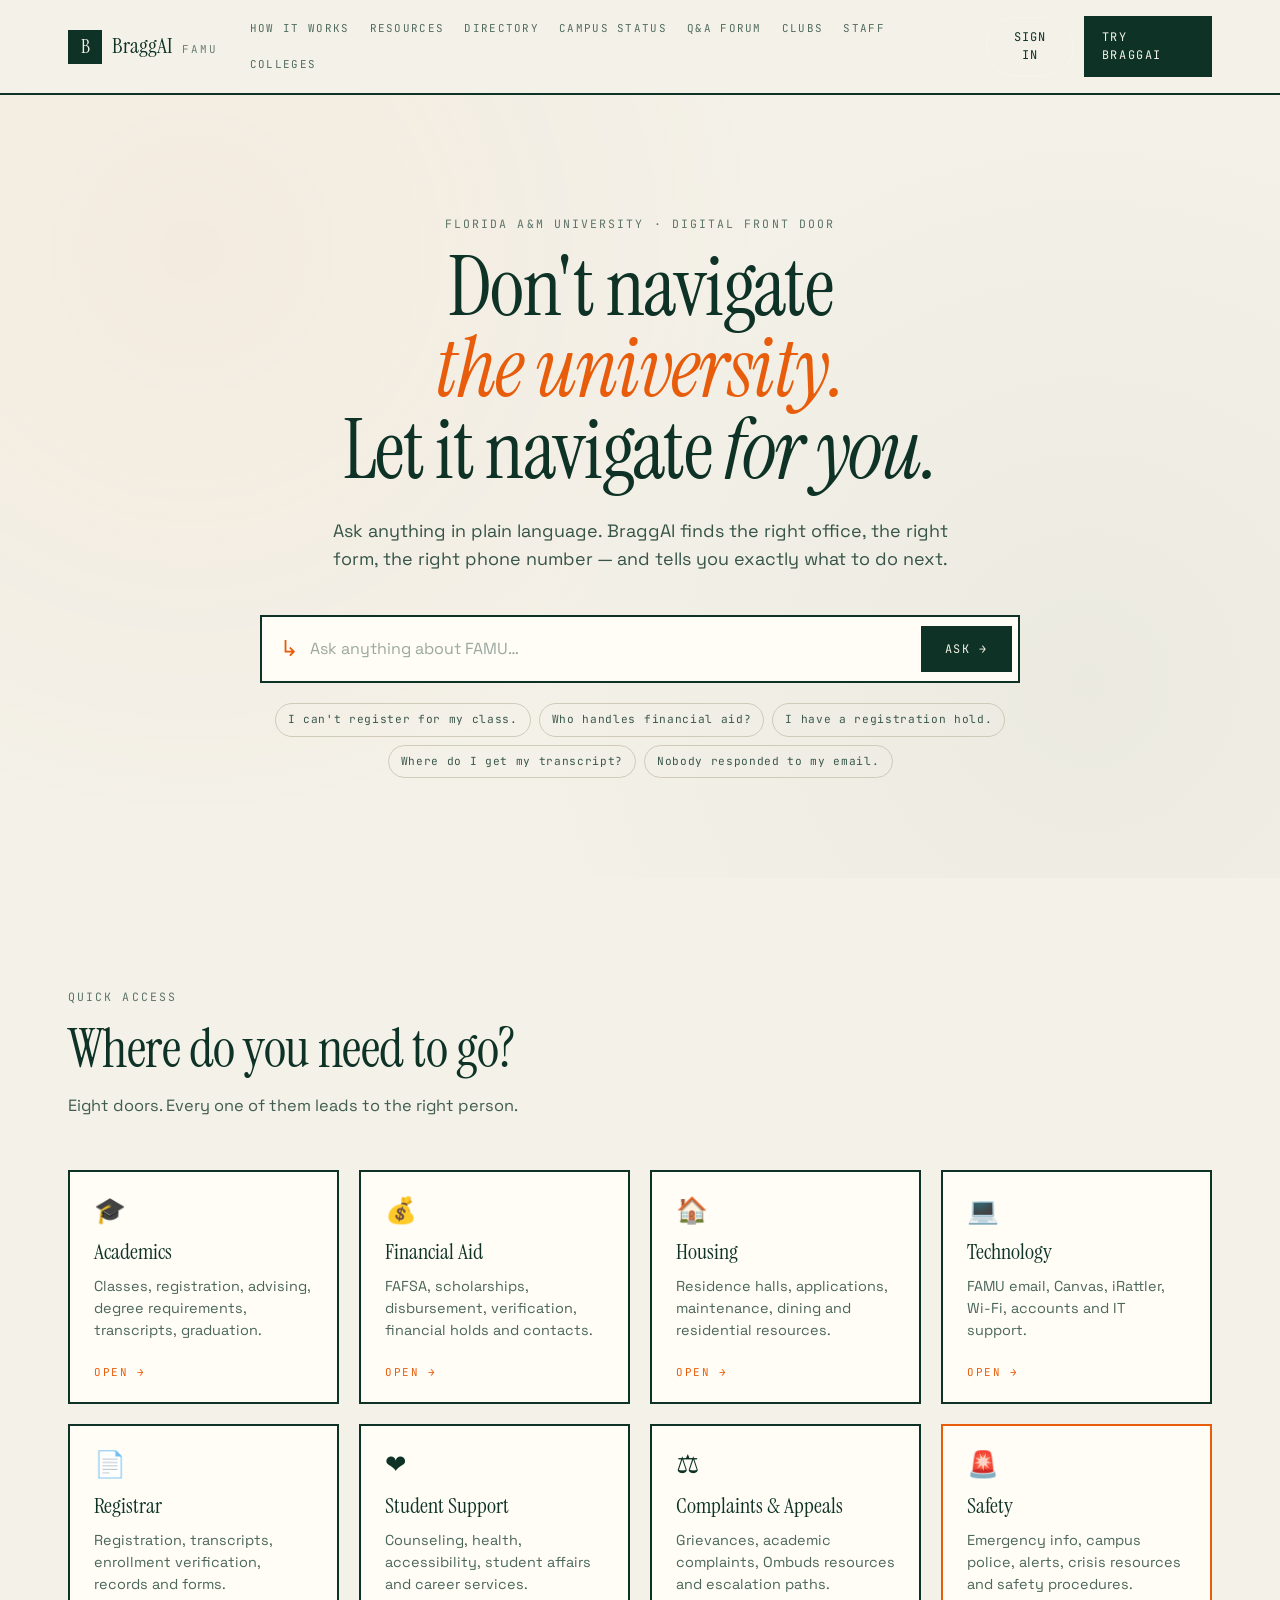
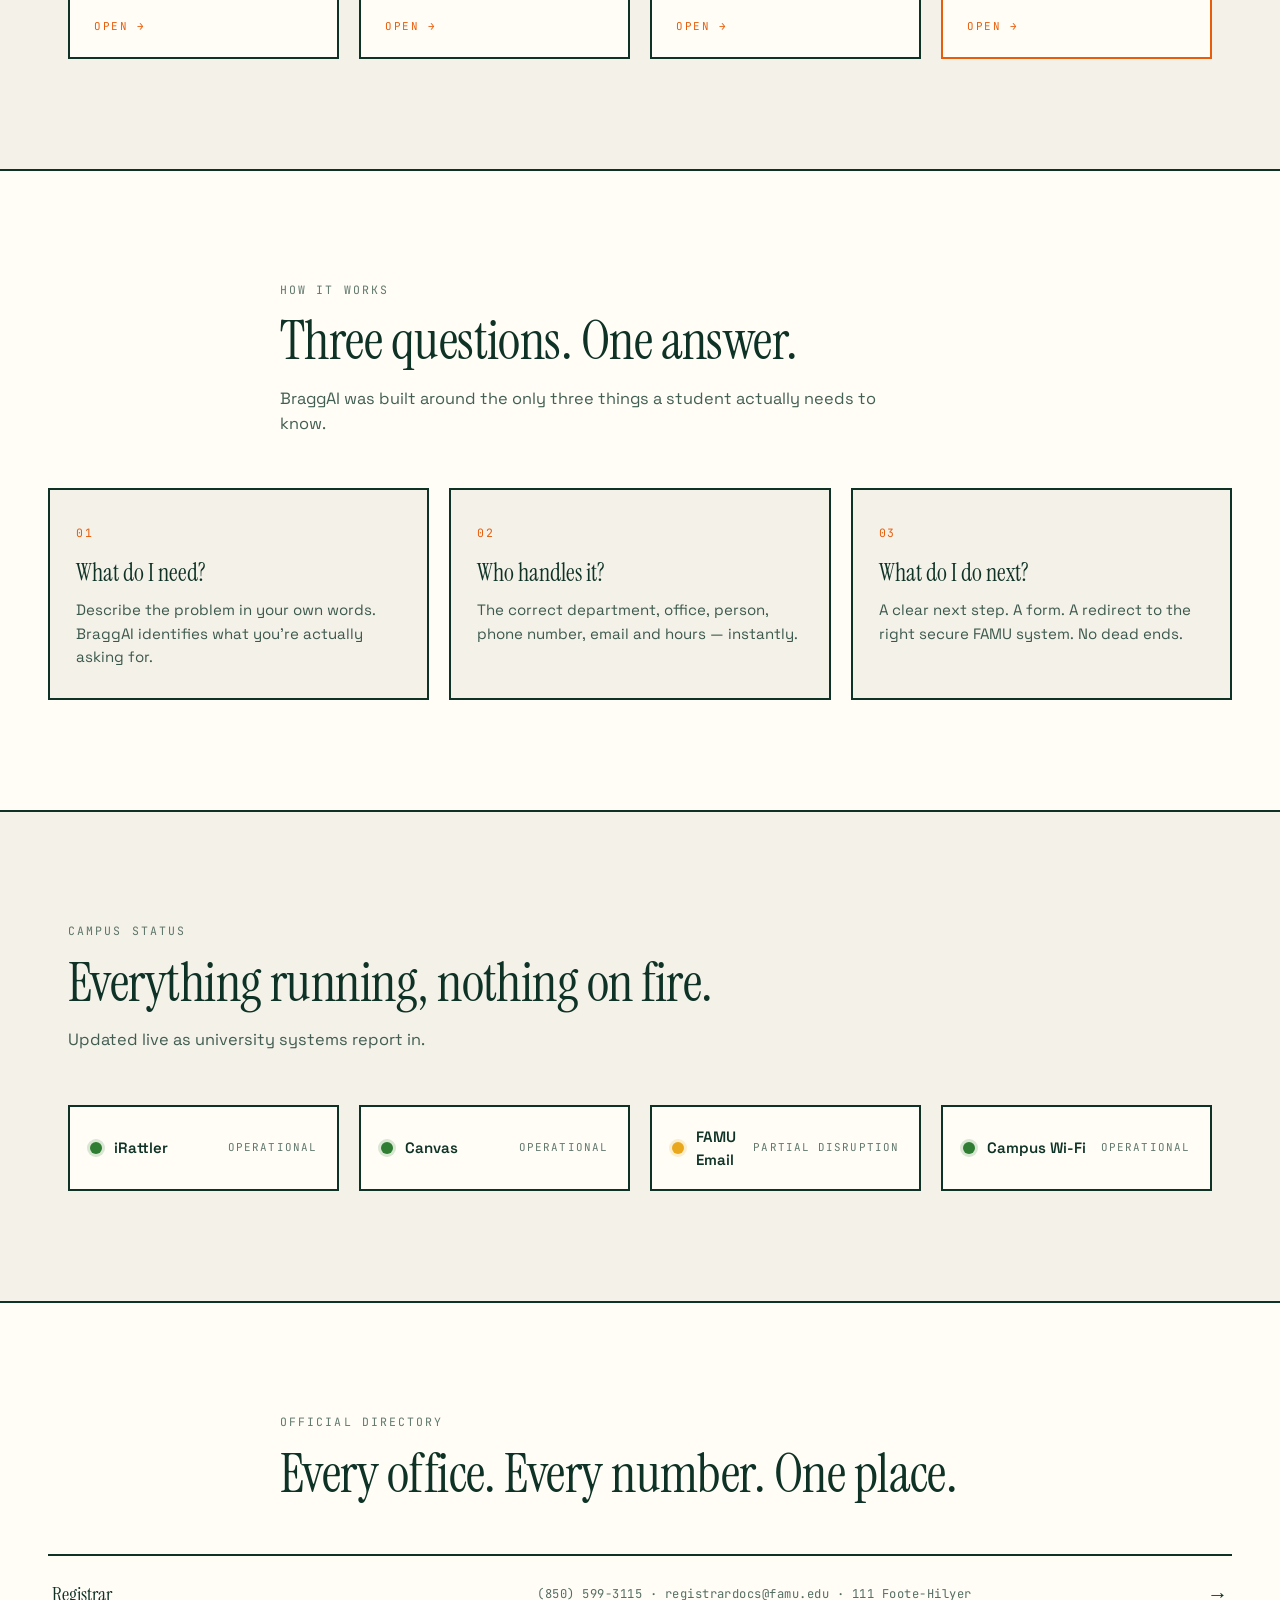
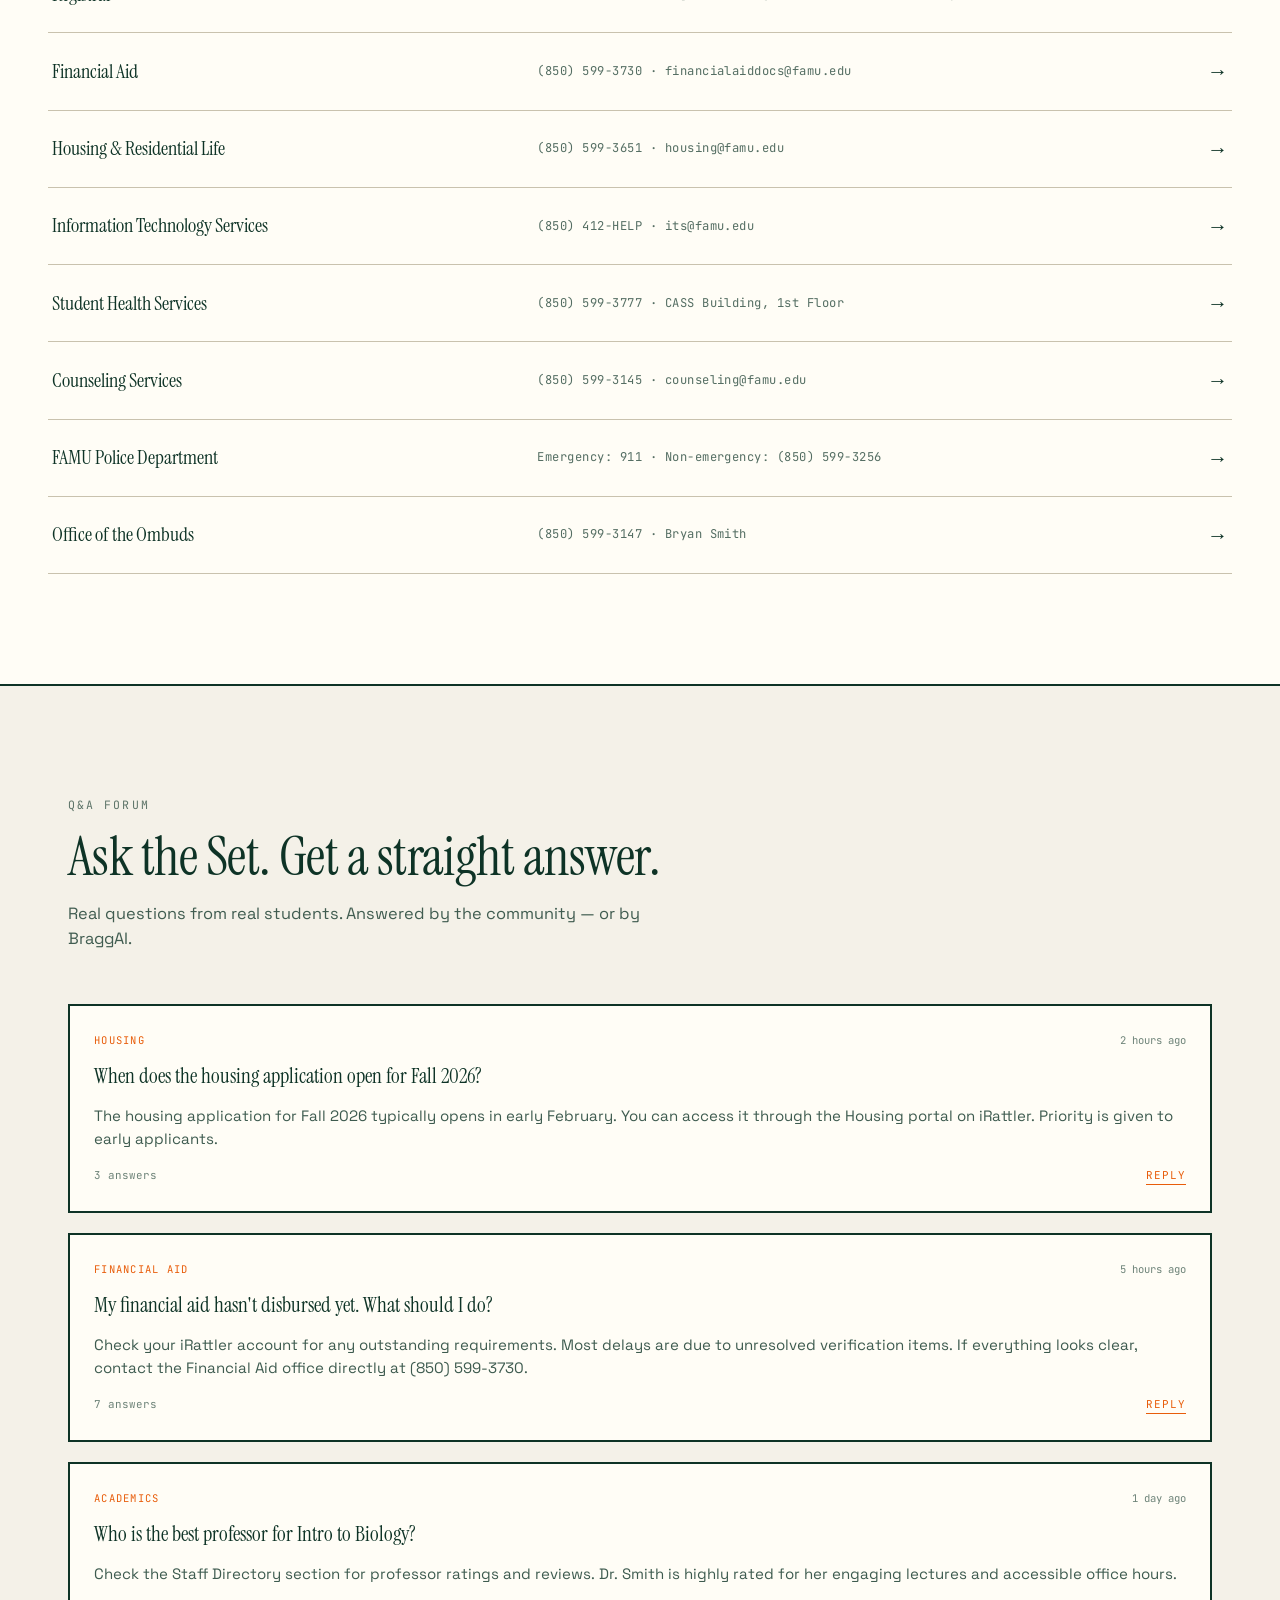
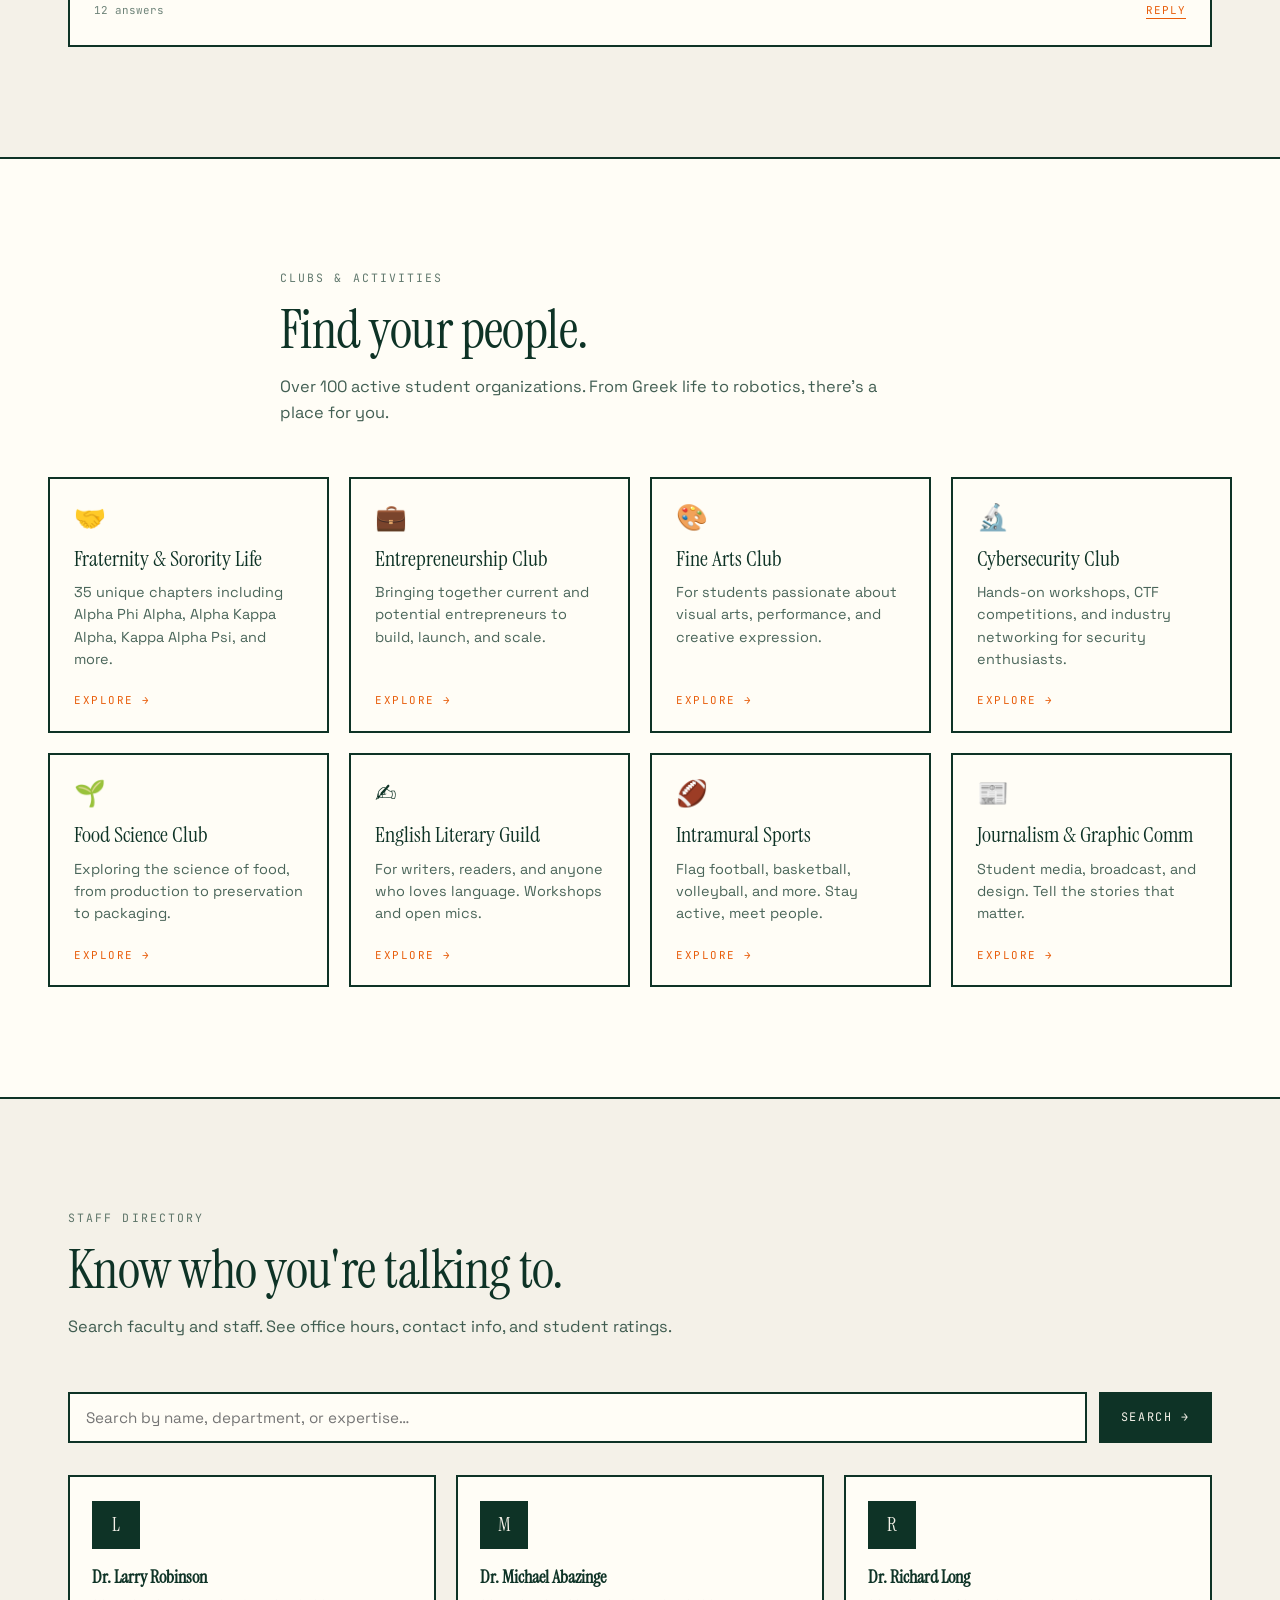
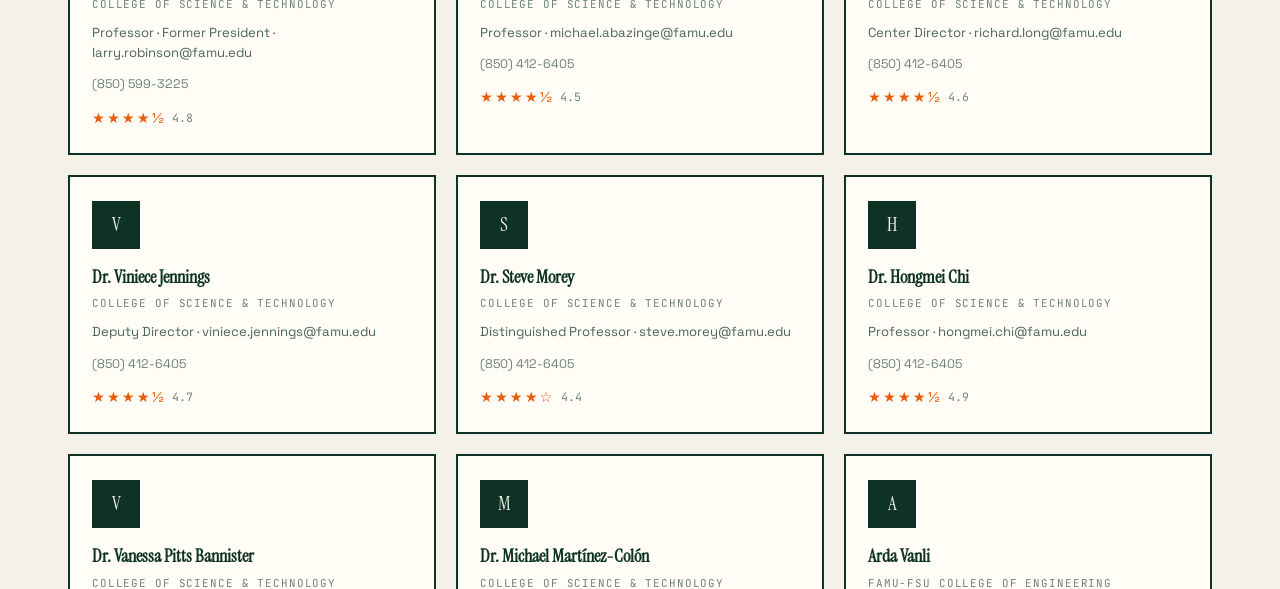
==== commit 9e489d9c: "frontend fully working, you can chat to the ai bot if the backend is running locally" ====
--- a/dashboard.html
+++ b/dashboard.html
@@ -74,8 +74,8 @@
     flex-direction: column;
     gap: 14px;
     padding: 28px 24px;
-    min-height: 300px;
-    max-height: 52vh;
+    min-height: min(60vh, 480px);
+    max-height: min(68vh, 560px);
     overflow-y: auto;
   }
 
@@ -103,32 +103,77 @@
     opacity: 0.5;
   }
 
-  .msg-typing { color: var(--orange); font-family: var(--mono); letter-spacing: 0.3em; }
+  /* ---------- typing indicator + streaming caret ---------- */
+  .msg-bubble {
+    white-space: pre-wrap;
+    overflow-wrap: anywhere;
+  }
+
+  .msg-dots {
+    display: inline-flex;
+    align-items: center;
+    gap: 6px;
+    min-height: 22px;
+  }
+  .msg-dots i {
+    width: 7px;
+    height: 7px;
+    border-radius: 50%;
+    background: var(--orange);
+    animation: dotPulse 1.1s ease-in-out infinite;
+  }
+  .msg-dots i:nth-child(2) { animation-delay: 0.16s; }
+  .msg-dots i:nth-child(3) { animation-delay: 0.32s; }
+  @keyframes dotPulse {
+    0%, 60%, 100% { opacity: 0.25; transform: translateY(0); }
+    30%           { opacity: 1;    transform: translateY(-3px); }
+  }
+
+  .msg-caret {
+    display: inline-block;
+    width: 2px;
+    height: 1em;
+    margin-left: 3px;
+    vertical-align: -0.16em;
+    background: var(--orange);
+    animation: caretBlink 0.9s steps(2, start) infinite;
+  }
+  @keyframes caretBlink {
+    0%, 100% { opacity: 1; }
+    50%      { opacity: 0; }
+  }
+
+  .msg-error { border-color: var(--bad); }
+  .msg-error .msg-bubble { color: var(--bad); }
+
+  @media (prefers-reduced-motion: reduce) {
+    .msg, .msg-dots i, .msg-caret { animation: none; }
+  }
 
   /* ---------- composer ---------- */
   .chat-form {
     max-width: none;
     margin: 0;
-    padding: 18px 20px 20px;
+    padding: 20px 22px 22px;
     border-top: 2px solid var(--ink);
   }
   .ask-bar textarea {
     flex: 1;
-    min-height: 46px;
-    max-height: 140px;
-    padding: 14px 0;
+    min-height: 56px;
+    max-height: 200px;
+    padding: 16px 0;
     background: transparent;
     border: none;
     outline: none;
     resize: none;
     font: inherit;
-    font-size: 1rem;
-    line-height: 1.4;
+    font-size: 1.02rem;
+    line-height: 1.45;
   }
   .ask-bar textarea::placeholder { color: rgba(14, 51, 38, 0.42); }
-  .chat-form .ask-chips { justify-content: flex-start; margin-top: 16px; }
+  .chat-form .ask-chips { justify-content: flex-start; margin-top: 18px; }
   .chat-hint {
-    margin-top: 14px;
+    margin-top: 16px;
     font-family: var(--mono);
     font-size: 0.64rem;
     letter-spacing: 0.1em;
@@ -255,73 +300,158 @@
     var welcome = document.getElementById('welcome');
     if (!form || !log || !input) return;
 
-    var REPLIES = [
-      [/finan|aid|fafsa|scholar/i,
-        "Start with Financial Aid in the Student Services Center at 601 Wahnish Way. (850) 599-3730 or financialaiddocs@famu.edu. Most holds are cleared by submitting your verification items in iRattler."],
-      [/regist|course|class|schedule|hold/i,
-        "That's the Registrar's door — (850) 599-3115, registrardocs@famu.edu, 111 Foote-Hilyer. A registration hold is usually tied to financial aid or student account, so clear that first, then the Registrar can lift it."],
-      [/transcript/i,
-        "The Registrar issues official transcripts. Request one through iRattler or in person at 111 Foote-Hilyer. (850) 599-3115."],
-      [/housing|dorm|room|meal|mealplan/i,
-        "Housing & Residential Life handles it — (850) 599-3651, housing@famu.edu. Dining questions go through the FAMU Dining Hub at 467 Wahnish Way."],
-      [/email|canvas|irattler|wifi|internet|password|account|tech/i,
-        "Information Technology Services is your first stop — (850) 412-HELP or its@famu.edu. They handle FAMU email, Canvas, iRattler, Wi-Fi and account resets."],
-      [/health|sick|counsel|therapy|disab/i,
-        "Student Health Services is in the CASS Building, 1st Floor — (850) 599-3777. Counseling Services is at (850) 599-3145, counseling@famu.edu."],
-      [/grievance|complain|appeal|ombuds|harass/i,
-        "Start with the Office of the Ombuds at (850) 599-3147 (Bryan Smith). Formal academic complaints and escalations move through Student Affairs from there."],
-      [/emergency|safety|police|crime|fire/i,
-        "For anything urgent, call 911. FAMU Police are at (850) 599-3256, 2400 Wahnish Way. Safety information is also posted on the campus status page."],
-      [/professor|faculty|teacher|office hours/i,
-        "Search the Staff Directory on the home page — filter by name or department to see office hours and contact details."]
-    ];
-    var FALLBACK =
-      "Got it. The fastest route is the Office Directory on the home page — it lists every office with a phone number, email and building. If you tell me whether it's about money, classes, housing or tech, I'll point you at the exact desk.";
+    /* ============================================================
+       BACKEND — POST /api/chat  { question }  ->  { answer }
+
+       Defaults to the SAME origin js/auth.js signs in on, because the
+       session cookie is scoped to that host: a request to 127.0.0.1:4000
+       would send no cookie and come back "Not authenticated".
+       Override by setting window.BRAGGAI_API_BASE before this script runs.
+       ============================================================ */
+    var API_URL = (window.BRAGGAI_API_BASE || 'http://localhost:4000') + '/api/chat';
+
+    var busy = false;      // one request in flight at a time
+    var stream = null;     // active typewriter, so a new turn can finish it instantly
+    var reduceMotion = window.matchMedia
+      && window.matchMedia('(prefers-reduced-motion: reduce)').matches;
 
     function stamp() {
       return new Date().toLocaleTimeString([], { hour: 'numeric', minute: '2-digit' });
     }
 
-    function addMessage(text, who) {
+    function scrollToEnd() {
+      log.scrollTop = log.scrollHeight;
+    }
+
+    function addBubble(who, text) {
       var el = document.createElement('div');
       el.className = 'msg msg-' + who;
+
+      var body = document.createElement('div');
+      body.className = 'msg-bubble';
+      body.appendChild(document.createTextNode(text || ''));
+
       var time = document.createElement('span');
       time.className = 'msg-time';
       time.textContent = (who === 'user' ? 'You' : 'BraggAI') + ' · ' + stamp();
-      el.appendChild(document.createTextNode(text));
+
+      el.appendChild(body);
       el.appendChild(time);
       log.appendChild(el);
-      log.scrollTop = log.scrollHeight;
+      scrollToEnd();
+      return { el: el, body: body };
+    }
+
+    function showTyping() {
+      var el = document.createElement('div');
+      el.className = 'msg msg-bot';
+      var dots = document.createElement('div');
+      dots.className = 'msg-dots';
+      dots.innerHTML = '<i></i><i></i><i></i>';
+      var time = document.createElement('span');
+      time.className = 'msg-time';
+      time.textContent = 'BraggAI · ' + stamp();
+      el.appendChild(dots);
+      el.appendChild(time);
+      log.appendChild(el);
+      scrollToEnd();
       return el;
     }
 
-    function replyTo(text) {
-      var typing = document.createElement('div');
-      typing.className = 'msg msg-bot msg-typing';
-      typing.textContent = '···';
-      log.appendChild(typing);
-      log.scrollTop = log.scrollHeight;
-
-      send.disabled = true;
-      setTimeout(function () {
-        typing.remove();
-        var body = FALLBACK;
-        for (var i = 0; i < REPLIES.length; i++) {
-          if (REPLIES[i][0].test(text)) { body = REPLIES[i][1]; break; }
-        }
-        addMessage(body, 'bot');
-        send.disabled = false;
-        input.focus();
-      }, 620);
+    /* Reveal the answer character-by-character, fast enough that even a long
+       reply lands in about a second. Resolves when the text is fully shown. */
+    function typeOut(bubble, text) {
+      if (reduceMotion || text.length < 2) {
+        bubble.body.firstChild.nodeValue = text;
+        return Promise.resolve();
+      }
+
+      var caret = document.createElement('span');
+      caret.className = 'msg-caret';
+      bubble.body.appendChild(caret);
+
+      return new Promise(function (resolve) {
+        var perTick = Math.max(1, Math.ceil(text.length / 80));
+        var shown = 0;
+
+        var id = setInterval(function () {
+          shown = Math.min(shown + perTick, text.length);
+          bubble.body.firstChild.nodeValue = text.slice(0, shown);
+          scrollToEnd();
+          if (shown >= text.length) {
+            clearInterval(id);
+            caret.remove();
+            stream = null;
+            resolve();
+          }
+        }, 16);
+
+        stream = { id: id, bubble: bubble, text: text };
+      });
+    }
+
+    /* Snap an in-progress animation straight to its final text. */
+    function finishStream() {
+      if (!stream) return;
+      clearInterval(stream.id);
+      stream.bubble.body.firstChild.nodeValue = stream.text;
+      var caret = stream.bubble.body.querySelector('.msg-caret');
+      if (caret) caret.remove();
+      stream = null;
+    }
+
+    function sendMessage(question) {
+      return fetch(API_URL, {
+        method: 'POST',
+        credentials: 'include',
+        headers: { 'Content-Type': 'application/json' },
+        body: JSON.stringify({ question: question })
+      }).then(function (res) {
+        // A failed request may not be JSON at all, so never let res.json() reject.
+        return res.json().catch(function () { return {}; }).then(function (data) {
+          if (!res.ok) throw new Error(data.error || 'Something went wrong');
+          return data;
+        });
+      });
+    }
+
+    function setBusy(on) {
+      busy = on;
+      send.disabled = on;
+      send.textContent = on ? 'Sending' : 'Send →';
+      if (!on) input.focus();
     }
 
     function submit(text) {
       var value = String(text == null ? input.value : text).trim();
-      if (!value) return;
+      if (!value || busy) return;
+
+      finishStream();
       input.value = '';
       input.style.height = 'auto';
-      addMessage(value, 'user');
-      replyTo(value);
+      addBubble('user', value);
+
+      var pending = showTyping();
+      setBusy(true);
+
+      sendMessage(value).then(function (data) {
+        pending.remove();
+        var answer = data && typeof data.answer === 'string' ? data.answer.trim() : '';
+        if (!answer) answer = 'I could not find an answer to that.';
+        var bubble = addBubble('bot', '');
+        return typeOut(bubble, answer);
+      }).catch(function (err) {
+        pending.remove();
+        finishStream();
+        var bubble = addBubble('bot', '');
+        bubble.el.classList.add('msg-error');
+        bubble.body.textContent = (err && err.message)
+          ? err.message
+          : 'Could not reach BraggAI. Is the server running on port 4000?';
+        input.value = value; // don't lose what they typed
+      }).then(function () {
+        setBusy(false);
+      });
     }
 
     form.addEventListener('submit', function (e) {
